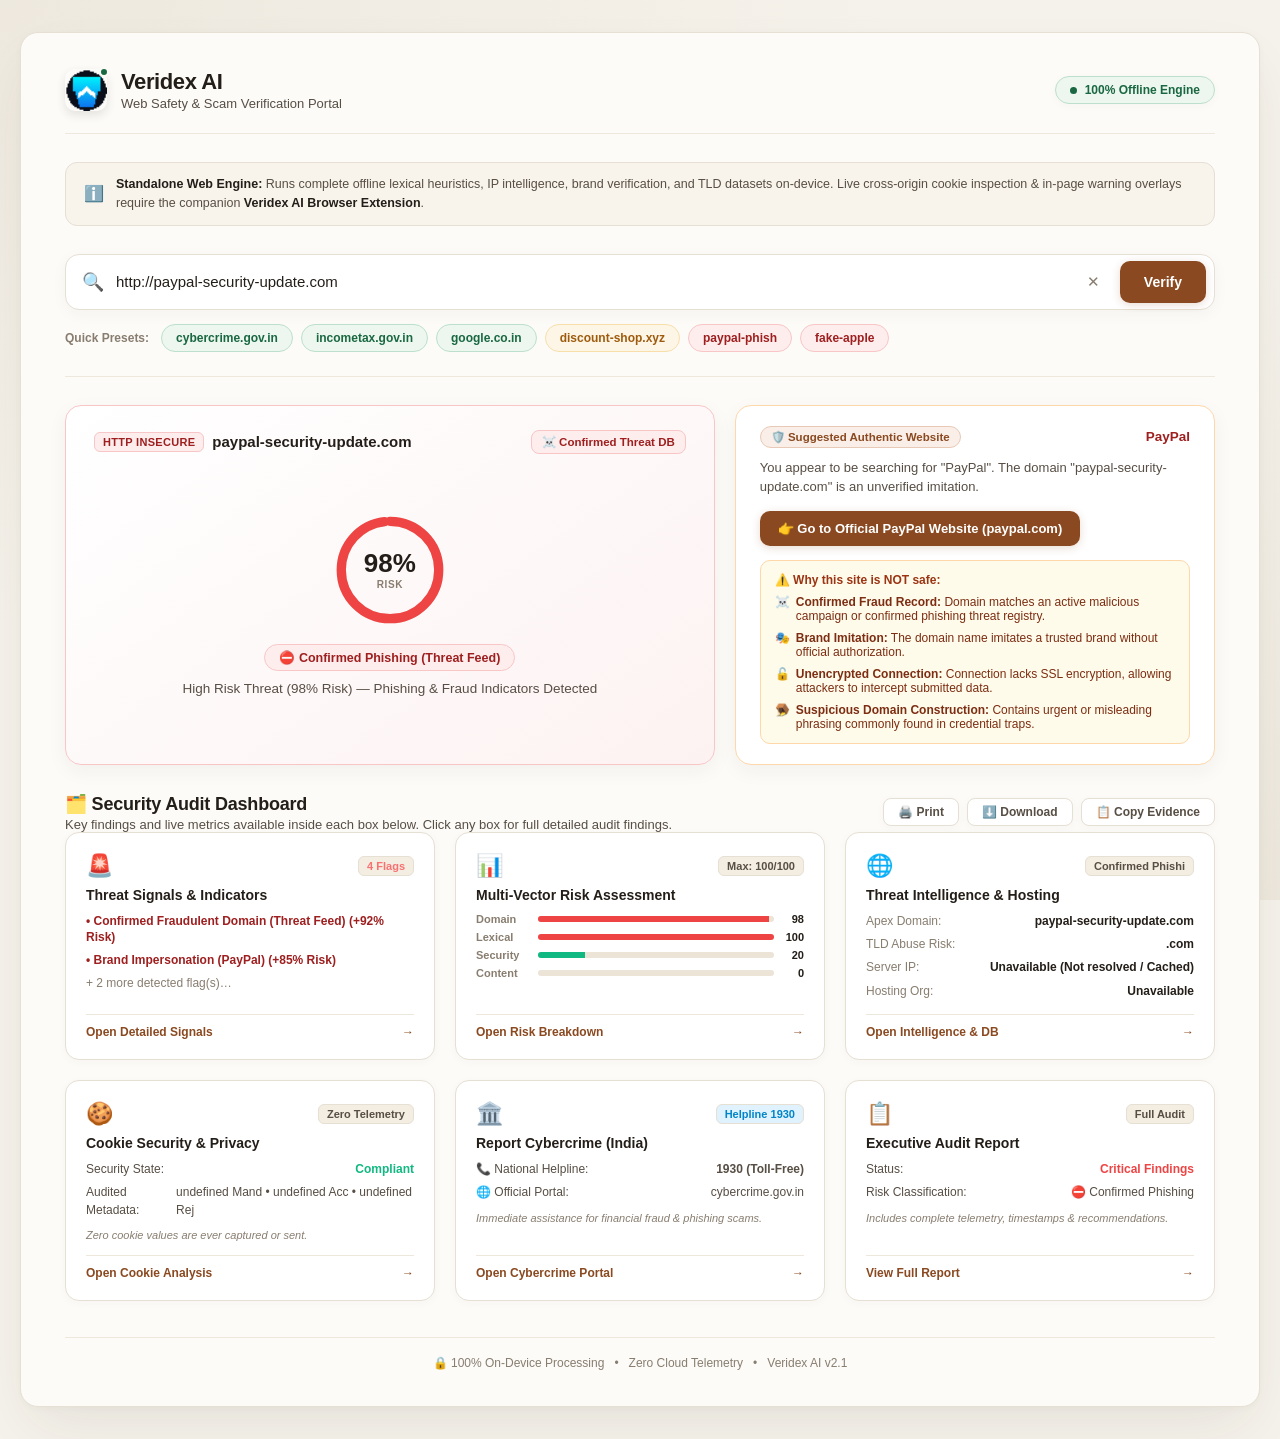
==== website/index.html @ 648262be "Initial commit: Add project files and .gitignore" ====
<!DOCTYPE html>
<html lang="en">
<head>
  <meta charset="UTF-8" />
  <meta name="viewport" content="width=device-width, initial-scale=1.0" />
  <title>Veridex AI – Web Safety & Scam Verification</title>
  <link rel="stylesheet" href="style.css" />
</head>
<body>
  <div class="veridex-app">
    <!-- Header -->
    <header class="app-header">
      <div class="brand-group">
        <div class="logo-box">
          <img src="../icons/icon32.png" alt="Veridex AI" class="logo-img" />
          <span class="live-dot" title="100% On-Device Protection Active"></span>
        </div>
        <div>
          <h1 class="brand-name">Veridex AI</h1>
          <p class="brand-tagline">Web Safety &amp; Scam Verification Portal</p>
        </div>
      </div>
      <div class="status-indicator-pill" id="header-status-pill">
        <span class="pulse-indicator"></span>
        <span id="protection-status-text">100% Offline Engine</span>
      </div>
    </header>

    <!-- Browser Context Limitation Disclosure -->
    <div class="browser-disclosure-banner">
      <span class="disclosure-icon">ℹ️</span>
      <div class="disclosure-text">
        <strong>Standalone Web Engine:</strong> Runs complete offline lexical heuristics, IP intelligence, brand verification, and TLD datasets on-device. Live cross-origin cookie inspection &amp; in-page warning overlays require the companion <strong>Veridex AI Browser Extension</strong>.
      </div>
    </div>

    <!-- Search / Verify Bar -->
    <section class="top-search-section">
      <div class="search-input-wrapper">
        <span class="search-icon">🔍</span>
        <input 
          type="text" 
          id="search-url-input" 
          placeholder="Enter or paste any website URL (e.g. paypal-security-update.com)..." 
          autocomplete="off" 
          spellcheck="false" 
        />
        <button id="btn-clear-search" class="btn-clear-input" title="Clear input" style="display:none;">✕</button>
        <button id="btn-verify-search" class="btn-verify-action">Verify</button>
      </div>

      <!-- Quick Test Sample Chips -->
      <div class="test-samples-bar">
        <span class="samples-label">Quick Presets:</span>
        <button class="test-chip verified" data-url="https://cybercrime.gov.in">cybercrime.gov.in</button>
        <button class="test-chip verified" data-url="https://incometax.gov.in">incometax.gov.in</button>
        <button class="test-chip verified" data-url="https://www.google.co.in">google.co.in</button>
        <button class="test-chip caution" data-url="https://discount-shop.xyz">discount-shop.xyz</button>
        <button class="test-chip danger" data-url="http://paypal-security-update.com">paypal-phish</button>
        <button class="test-chip danger" data-url="http://fake-apple-login.com">fake-apple</button>
      </div>
    </section>

    <!-- Results Top Layout Grid (Hero Score & Suggested Authentic Website) -->
    <div class="results-layout-grid" id="results-layout-grid">
      <!-- Top Score & Detection Result Card -->
      <section class="top-score-section" id="result-section" style="display:none;">
        <div class="hero-score-card neutral" id="hero-score-card">
          <div class="target-meta-row">
            <div class="protocol-host-group">
              <span class="protocol-badge" id="hero-protocol">HTTPS</span>
              <span class="target-hostname" id="hero-hostname" title="Inspected Host">Destination</span>
            </div>
            <span class="db-status-tag" id="hero-db-tag">⚡ Multi-Vector Heuristics</span>
          </div>
          <div class="score-main-row">
            <div class="gauge-wrapper">
              <svg class="radial-gauge" viewBox="0 0 100 100">
                <circle class="gauge-bg" cx="50" cy="50" r="42"></circle>
                <circle class="gauge-bar" id="gauge-progress-bar" cx="50" cy="50" r="42" stroke-dasharray="264" stroke-dashoffset="264"></circle>
              </svg>
              <div class="gauge-text-overlay">
                <span class="gauge-pct" id="hero-score-value">0%</span>
                <span class="gauge-label">RISK</span>
              </div>
            </div>
            <div class="verdict-meta-block">
              <div class="verdict-badge-pill" id="hero-verdict-badge">Inspecting…</div>
              <p class="verdict-summary-text" id="hero-summary-text">Analyzing website security and reputation…</p>
            </div>
          </div>
        </div>
      </section>

      <!-- Suggested Official Website Card (when scam/phishing detected) -->
      <section id="website-suggested-card" class="suggested-card" style="display:none;">
        <div class="suggested-header">
          <span class="suggested-pill">🛡️ Suggested Authentic Website</span>
          <span class="suggested-brand" id="suggested-brand">Official Destination</span>
        </div>
        <div class="suggested-desc" id="suggested-desc">
          We detected this site is not safe. The legitimate official website is available below:
        </div>
        <a id="suggested-link-btn" class="suggested-btn" href="#" target="_blank" rel="noopener noreferrer">
          <span id="suggested-btn-label">👉 Go to Official Website Safely</span>
        </a>
        <div class="why-unsafe-box" id="why-unsafe-box">
          <div class="why-title">⚠️ Why this site is NOT safe:</div>
          <div class="why-list" id="why-unsafe-list"></div>
        </div>
      </section>
    </div>

    <!-- Main Dashboard: Information Available Directly Inside the Boxes -->
    <section class="dashboard-section" id="dashboard-section" style="display:none;">
      <div class="dashboard-header-row">
        <div>
          <h2 class="dashboard-title">🗂️ Security Audit Dashboard</h2>
          <p class="dashboard-subtitle">Key findings and live metrics available inside each box below. Click any box for full detailed audit findings.</p>
        </div>
        <div class="quick-toolbar">
          <button id="btn-quick-print" class="toolbar-btn" title="Print security audit report">🖨️ Print</button>
          <button id="btn-quick-download" class="toolbar-btn" title="Download report file">⬇️ Download</button>
          <button id="btn-quick-copy" class="toolbar-btn" title="Copy evidence text">📋 Copy Evidence</button>
        </div>
      </div>

      <!-- Information Available Inside Every Box -->
      <div class="vx-dashboard-square-grid">
        <!-- Box 1: Threat Signals -->
        <div class="dashboard-square card-signals" data-section="signals" role="button" tabindex="0">
          <div class="box-top-row">
            <span class="box-icon">🚨</span>
            <span class="box-badge" id="box-signals-badge">0 Flags</span>
          </div>
          <div class="box-title">Threat Signals &amp; Indicators</div>
          <div class="box-body" id="box-signals-preview">
            <div class="box-preview-item clean">✓ All heuristics clean</div>
          </div>
          <div class="box-footer">Open Detailed Signals <span>→</span></div>
        </div>

        <!-- Box 2: Multi-Factor Risk Breakdown -->
        <div class="dashboard-square card-breakdown" data-section="breakdown" role="button" tabindex="0">
          <div class="box-top-row">
            <span class="box-icon">📊</span>
            <span class="box-badge" id="box-breakdown-badge">4 Vectors</span>
          </div>
          <div class="box-title">Multi-Vector Risk Assessment</div>
          <div class="box-body" id="box-breakdown-preview">
            <div class="mini-bar-row">
              <span class="mini-label">Domain</span>
              <div class="mini-track"><div class="mini-fill" id="mini-bar-domain" style="width:0%"></div></div>
              <span class="mini-val" id="mini-val-domain">0</span>
            </div>
            <div class="mini-bar-row">
              <span class="mini-label">Lexical</span>
              <div class="mini-track"><div class="mini-fill" id="mini-bar-lexical" style="width:0%"></div></div>
              <span class="mini-val" id="mini-val-lexical">0</span>
            </div>
            <div class="mini-bar-row">
              <span class="mini-label">Security</span>
              <div class="mini-track"><div class="mini-fill" id="mini-bar-security" style="width:0%"></div></div>
              <span class="mini-val" id="mini-val-security">0</span>
            </div>
            <div class="mini-bar-row">
              <span class="mini-label">Content</span>
              <div class="mini-track"><div class="mini-fill" id="mini-bar-content" style="width:0%"></div></div>
              <span class="mini-val" id="mini-val-content">0</span>
            </div>
          </div>
          <div class="box-footer">Open Risk Breakdown <span>→</span></div>
        </div>

        <!-- Box 3: Threat Intelligence & Hosting -->
        <div class="dashboard-square card-intel" data-section="intel" role="button" tabindex="0">
          <div class="box-top-row">
            <span class="box-icon">🌐</span>
            <span class="box-badge" id="box-intel-badge">DB Match</span>
          </div>
          <div class="box-title">Threat Intelligence &amp; Hosting</div>
          <div class="box-body" id="box-intel-preview">
            <div class="intel-stat-row">
              <span class="stat-name">Apex Domain:</span>
              <span class="stat-val" id="box-intel-apex">-</span>
            </div>
            <div class="intel-stat-row">
              <span class="stat-name">TLD Abuse Risk:</span>
              <span class="stat-val" id="box-intel-tld">-</span>
            </div>
            <div class="intel-stat-row">
              <span class="stat-name">Server IP:</span>
              <span class="stat-val" id="box-intel-ip">Unavailable</span>
            </div>
            <div class="intel-stat-row">
              <span class="stat-name">Hosting Org:</span>
              <span class="stat-val" id="box-intel-org">Unavailable</span>
            </div>
          </div>
          <div class="box-footer">Open Intelligence &amp; DB <span>→</span></div>
        </div>

        <!-- Box 4: Cookie Security Analysis -->
        <div class="dashboard-square card-cookies" data-section="cookies" role="button" tabindex="0">
          <div class="box-top-row">
            <span class="box-icon">🍪</span>
            <span class="box-badge" id="box-cookies-badge">Zero Telemetry</span>
          </div>
          <div class="box-title">Cookie Security &amp; Privacy</div>
          <div class="box-body" id="box-cookies-preview">
            <div class="cookie-stat-row">
              <span>Security State:</span>
              <strong id="box-cookies-status" style="color:var(--safe)">Compliant</strong>
            </div>
            <div class="cookie-stat-row">
              <span>Audited Metadata:</span>
              <span id="box-cookies-counts">0 Mand • 0 Acc • 0 Rej</span>
            </div>
            <div class="cookie-stat-note">Zero cookie values are ever captured or sent.</div>
          </div>
          <div class="box-footer">Open Cookie Analysis <span>→</span></div>
        </div>

        <!-- Box 5: Government Cybercrime Helpline (1930) -->
        <div class="dashboard-square card-cybercrime" data-section="cybercrime" role="button" tabindex="0">
          <div class="box-top-row">
            <span class="box-icon">🏛️</span>
            <span class="box-badge" style="background:#e0f2fe; color:#0284c7">Helpline 1930</span>
          </div>
          <div class="box-title">Report Cybercrime (India)</div>
          <div class="box-body" id="box-cyber-preview">
            <div class="cyber-highlight-row">
              <span>📞 National Helpline:</span>
              <strong>1930 (Toll-Free)</strong>
            </div>
            <div class="cyber-highlight-row">
              <span>🌐 Official Portal:</span>
              <span>cybercrime.gov.in</span>
            </div>
            <div class="cyber-stat-note">Immediate assistance for financial fraud &amp; phishing scams.</div>
          </div>
          <div class="box-footer">Open Cybercrime Portal <span>→</span></div>
        </div>

        <!-- Box 6: Full Security Audit Report -->
        <div class="dashboard-square card-report" data-section="report" role="button" tabindex="0">
          <div class="box-top-row">
            <span class="box-icon">📋</span>
            <span class="box-badge" id="box-report-badge">Full Audit</span>
          </div>
          <div class="box-title">Executive Audit Report</div>
          <div class="box-body" id="box-report-preview">
            <div class="report-stat-row">
              <span>Status:</span>
              <strong id="box-report-verdict">Ready to Export</strong>
            </div>
            <div class="report-stat-row">
              <span>Risk Classification:</span>
              <span id="box-report-grade">Heuristic Grade</span>
            </div>
            <div class="report-stat-note">Includes complete telemetry, timestamps &amp; recommendations.</div>
          </div>
          <div class="box-footer">View Full Report <span>→</span></div>
        </div>
      </div>
    </section>

    <!-- Sub-Section Detail Views (Opened when clicking a box) -->
    
    <!-- Detail Section 1: Signals -->
    <section class="sub-section" id="section-signals" style="display:none;">
      <div class="section-nav-banner">
        <span class="nav-crumb">Dashboard / <strong>Threat Signals &amp; Heuristics</strong></span>
        <button class="return-dashboard btn-return-top">← Back to Dashboard</button>
      </div>
      <div class="detail-header-card">
        <h2>🚨 Detected Security Indicators</h2>
        <span class="section-badge" id="signals-detail-badge">0 Flags</span>
      </div>
      <div class="signals-list-box" id="signals-content"></div>
      <div class="section-footer-action">
        <button class="return-dashboard">← Return to Dashboard</button>
      </div>
    </section>

    <!-- Detail Section 2: Breakdown -->
    <section class="sub-section" id="section-breakdown" style="display:none;">
      <div class="section-nav-banner">
        <span class="nav-crumb">Dashboard / <strong>Multi-Vector Risk Breakdown</strong></span>
        <button class="return-dashboard btn-return-top">← Back to Dashboard</button>
      </div>
      <div class="detail-header-card">
        <h2>📊 Multi-Category Risk Assessment</h2>
        <span class="section-badge">4 Security Vectors</span>
      </div>
      <p class="section-intro">Risk is computed across 4 core vectors in real-time:</p>
      <div class="category-bars-list" id="breakdown-content">
        <div class="cat-bar-item">
          <div class="cat-bar-header">
            <span class="cat-title">🌐 Domain Authority &amp; TLD Risk</span>
            <span class="cat-val" id="cat-val-domain">0/100</span>
          </div>
          <div class="progress-track"><div class="progress-fill" id="cat-bar-domain" style="width:0%"></div></div>
        </div>
        <div class="cat-bar-item">
          <div class="cat-bar-header">
            <span class="cat-title">🔤 Lexical &amp; Brand Spoofing</span>
            <span class="cat-val" id="cat-val-lexical">0/100</span>
          </div>
          <div class="progress-track"><div class="progress-fill" id="cat-bar-lexical" style="width:0%"></div></div>
        </div>
        <div class="cat-bar-item">
          <div class="cat-bar-header">
            <span class="cat-title">🔒 Connection &amp; SSL Security</span>
            <span class="cat-val" id="cat-val-security">0/100</span>
          </div>
          <div class="progress-track"><div class="progress-fill" id="cat-bar-security" style="width:0%"></div></div>
        </div>
        <div class="cat-bar-item">
          <div class="cat-bar-header">
            <span class="cat-title">🛡️ Page Forms &amp; Input Safety</span>
            <span class="cat-val" id="cat-val-content">0/100</span>
          </div>
          <div class="progress-track"><div class="progress-fill" id="cat-bar-content" style="width:0%"></div></div>
        </div>
      </div>
      <div class="risk-scale-legend">
        <span class="legend-chip safe">0-5% Safe</span>
        <span class="legend-chip neutral">6-20% Low</span>
        <span class="legend-chip caution">21-34% Caution</span>
        <span class="legend-chip warning">35-59% Suspicious</span>
        <span class="legend-chip danger">60-98% Threat</span>
      </div>
      <div class="section-footer-action">
        <button class="return-dashboard">← Return to Dashboard</button>
      </div>
    </section>

    <!-- Detail Section 3: Intelligence & DB -->
    <section class="sub-section" id="section-intel" style="display:none;">
      <div class="section-nav-banner">
        <span class="nav-crumb">Dashboard / <strong>Threat Intelligence &amp; Hosting</strong></span>
        <button class="return-dashboard btn-return-top">← Back to Dashboard</button>
      </div>
      <div class="detail-header-card">
        <h2>🌐 Threat Intelligence &amp; Verification</h2>
      </div>
      <div class="intel-cards-grid">
        <div class="intel-card">
          <span class="intel-label">Database Match</span>
          <span class="intel-value" id="intel-db-match">Heuristic Evaluation</span>
        </div>
        <div class="intel-card">
          <span class="intel-label">Apex Domain</span>
          <span class="intel-value" id="intel-apex">-</span>
        </div>
        <div class="intel-card">
          <span class="intel-label">TLD Abuse Risk</span>
          <span class="intel-value" id="intel-tld">-</span>
        </div>
        <div class="intel-card">
          <span class="intel-label">Homoglyph / Punycode</span>
          <span class="intel-value" id="intel-homoglyph">Clean</span>
        </div>
      </div>

      <!-- IP Intelligence & Hosting Analysis -->
      <div class="live-probe-card" style="margin-top:12px;">
        <div class="probe-title">🛰️ Offline IP Intelligence &amp; Hosting Risk</div>
        <div class="intel-cards-grid" style="margin-top:8px;">
          <div class="intel-card">
            <span class="intel-label">Resolved Server IP</span>
            <span class="intel-value" id="intel-ip-addr">Unavailable</span>
          </div>
          <div class="intel-card">
            <span class="intel-label">Hosting Provider / Org</span>
            <span class="intel-value" id="intel-ip-org">Unavailable</span>
          </div>
          <div class="intel-card">
            <span class="intel-label">ASN</span>
            <span class="intel-value" id="intel-ip-asn">Unavailable</span>
          </div>
          <div class="intel-card">
            <span class="intel-label">Country / Geo</span>
            <span class="intel-value" id="intel-ip-geo">Unavailable</span>
          </div>
        </div>
        <div id="intel-ip-threat-status" class="probe-pill" style="margin-top:8px; display:block; text-align:center;">
          Offline IP analysis: Ready
        </div>
      </div>

      <div class="full-url-display" style="margin-top:12px;">
        <span class="url-label">Inspected URL:</span>
        <span class="url-text" id="intel-full-url">-</span>
      </div>
      <div class="section-footer-action">
        <button class="return-dashboard">← Return to Dashboard</button>
      </div>
    </section>

    <!-- Detail Section 4: Cookies -->
    <section class="sub-section" id="section-cookies" style="display:none;">
      <div class="section-nav-banner">
        <span class="nav-crumb">Dashboard / <strong>Cookie Security &amp; Privacy</strong></span>
        <button class="return-dashboard btn-return-top">← Back to Dashboard</button>
      </div>
      <div class="detail-header-card">
        <h2>🍪 Cookie Security &amp; Privacy Analysis</h2>
        <span class="section-badge" id="cookies-detail-badge">Zero Telemetry</span>
      </div>
      <div class="privacy-notice-box">
        <strong>🔒 Zero-Telemetry Privacy Guarantee:</strong>
        Actual cookie values are <strong>never displayed, stored, or transmitted</strong>. Analysis evaluates metadata only (Secure, HttpOnly, SameSite, domain, and expiry).
      </div>
      <div class="browser-limitation-box">
        <strong>ℹ️ Browser Sandbox Notice:</strong>
        In standalone website mode, cross-domain cookie inspection is restricted by browser security policies. For active live cookie tracking on any web page you visit, install the <strong>Veridex AI Browser Extension</strong>. Below is an offline metadata simulation audit:
      </div>
      <div class="cookie-stats-grid">
        <div class="cookie-stat-card">
          <div class="cstat-title">Mandatory Cookies</div>
          <div class="cstat-val" id="cookie-stat-mandatory">0</div>
          <div class="cstat-sub">Strictly Necessary</div>
        </div>
        <div class="cookie-stat-card">
          <div class="cstat-title">Accepted Cookies</div>
          <div class="cstat-val" id="cookie-stat-accepted">0</div>
          <div class="cstat-sub">Functional / Permitted</div>
        </div>
        <div class="cookie-stat-card">
          <div class="cstat-title">Rejected Cookies</div>
          <div class="cstat-val" id="cookie-stat-rejected" style="color:var(--danger)">0</div>
          <div class="cstat-sub">Non-Compliant / Trackers</div>
        </div>
      </div>
      <div id="cookies-content" style="margin-top:12px;"></div>
      <div class="section-footer-action">
        <button class="return-dashboard">← Return to Dashboard</button>
      </div>
    </section>

    <!-- Detail Section 5: Cybercrime -->
    <section class="sub-section" id="section-cybercrime" style="display:none;">
      <div class="section-nav-banner">
        <span class="nav-crumb">Dashboard / <strong>Report Cybercrime (India)</strong></span>
        <button class="return-dashboard btn-return-top">← Back to Dashboard</button>
      </div>
      <div class="detail-header-card">
        <h2>🏛️ Report Cybercrime (Government of India)</h2>
        <span class="section-badge" style="background:#e0f2fe; color:#0369a1;">National Portal</span>
      </div>
      <div class="cyber-hero-banner">
        <span class="cyber-flag">🇮🇳</span>
        <div>
          <div class="cyber-portal-title">National Cyber Crime Reporting Portal</div>
          <div class="cyber-portal-sub">Ministry of Home Affairs, Government of India • Helpline 1930</div>
        </div>
      </div>
      <div class="cyber-action-buttons">
        <a href="https://cybercrime.gov.in/" target="_blank" rel="noopener noreferrer" class="cyber-link-btn portal">
          <span>🌐 Open cybercrime.gov.in</span>
          <span>↗</span>
        </a>
        <a href="tel:1930" class="cyber-link-btn phone">
          <span>📞 Call Toll-Free Helpline 1930 (Financial Frauds)</span>
          <span>📞</span>
        </a>
      </div>
      <button id="btn-copy-evidence-cyber" class="btn-copy-evidence">
        📋 Copy Inspected Site Evidence to Clipboard
      </button>
      <div class="cyber-disclaimer">
        ℹ️ Veridex AI operates 100% offline using curated datasets. It does not automatically report websites or transmit personal data. Please submit complaints directly through the official National Cyber Crime Reporting Portal.
      </div>
      <div class="section-footer-action">
        <button class="return-dashboard">← Return to Dashboard</button>
      </div>
    </section>

    <!-- Detail Section 6: Full Report -->
    <section class="sub-section" id="section-report" style="display:none;">
      <div class="section-nav-banner">
        <span class="nav-crumb">Dashboard / <strong>Full Security Audit Report</strong></span>
        <button class="return-dashboard btn-return-top">← Back to Dashboard</button>
      </div>
      <div class="detail-header-card">
        <h2>📋 Complete Security Audit Report</h2>
        <div class="report-top-actions">
          <button id="btn-print-report-view" class="action-btn">🖨️ Print</button>
          <button id="btn-download-report-view" class="action-btn">⬇️ Download</button>
          <button id="btn-copy-report-view" class="action-btn">📋 Copy</button>
        </div>
      </div>
      <div class="report-content-container" id="full-report-content"></div>
      <div class="section-footer-action">
        <button class="return-dashboard">← Return to Dashboard</button>
      </div>
    </section>

    <!-- App Footer -->
    <footer class="app-footer">
      <span>🔒 100% On-Device Processing</span>
      <span>•</span>
      <span>Zero Cloud Telemetry</span>
      <span>•</span>
      <span>Veridex AI v2.1</span>
    </footer>
  </div>

  <!-- Load engine files using standard browser scripts without modifying extension -->
  <script src="../engine/brand-database.js"></script>
  <script src="../engine/tld-risk.js"></script>
  <script src="../engine/ip-intelligence.js"></script>
  <script src="../engine/cookie-analyzer.js"></script>
  <script src="../engine/veridex-ml-model.js"></script>
  <script src="../engine/veridex-engine.js"></script>
  <script src="script.js"></script>
</body>
</html>
---- website/style.css ----
/* ==========================================================================
   Veridex AI Website - Modern Beige & Editorial Desktop Theme
   Spacious, De-congested, Warm Linen & Sandstone Aesthetics
   ========================================================================== */

:root {
  /* Warm Beige & Sandstone Canvas Palette */
  --bg-body: #f5f2eb;             /* Warm soft linen beige */
  --bg-app: #fcfbf8;              /* Warm ivory porcelain main container */
  --bg-card: #ffffff;             /* Crisp clean ivory card */
  --bg-card-subtle: #f8f5ee;      /* Subtle sand-tinted box */
  --bg-card-hover: #fbf7ee;       /* Warm cream hover state */
  --bg-card-elevated: #ffffff;

  /* Refined Taupe & Sandstone Borders */
  --border-main: #e6dfd3;         /* Balanced warm taupe border */
  --border-light: #eee7db;        /* Soft divider hairline */
  --border-hover: #cfc2ad;        /* Active hover sandstone */

  /* Deep Espresso & Warm Charcoal Typography */
  --text-main: #241e19;           /* Rich deep espresso */
  --text-secondary: #574e44;      /* Warm stone / deep taupe */
  --text-muted: #887d6f;          /* Muted sand taupe */

  /* Primary Brand Accent (Warm Cognac / Terracotta & Mineral Slate) */
  --brand-primary: #8a4920;
  --brand-primary-hover: #733c19;
  --brand-primary-bg: #faefe8;
  --brand-primary-border: #e8c9b6;

  --brand-blue: #234d74;
  --brand-blue-hover: #193856;
  --brand-blue-bg: #eaf1f7;

  /* Refined Editorial Semantic Status Colors (Warm, Non-Electric) */
  --safe: #196841;                /* Forest sage */
  --safe-bg: #edf6ef;
  --safe-border: #bce0cb;

  --neutral: #234d74;             /* Mineral slate */
  --neutral-bg: #eaf1f7;
  --neutral-border: #c4d9ec;

  --caution: #9e5b0e;             /* Amber honey */
  --caution-bg: #fdf6e7;
  --caution-border: #f8dfaa;

  --warning: #b44211;             /* Terracotta rust */
  --warning-bg: #fdf0e9;
  --warning-border: #f7cebe;

  --danger: #9e1f1f;              /* Deep crimson brick */
  --danger-bg: #fdeded;
  --danger-border: #f8c6c6;

  /* Shadows */
  --shadow-subtle: 0 2px 10px rgba(60, 48, 36, 0.03);
  --shadow-card: 0 6px 20px rgba(60, 48, 36, 0.05);
  --shadow-hover: 0 12px 30px rgba(60, 48, 36, 0.09);
}

* {
  margin: 0;
  padding: 0;
  box-sizing: border-box;
}

body {
  font-family: -apple-system, BlinkMacSystemFont, "Segoe UI", Roboto, "Inter", "Helvetica Neue", Arial, sans-serif;
  background-color: var(--bg-body);
  background-image: 
    radial-gradient(at 0% 0%, rgba(225, 215, 198, 0.35) 0px, transparent 50%),
    radial-gradient(at 100% 100%, rgba(215, 202, 180, 0.25) 0px, transparent 50%);
  background-attachment: fixed;
  color: var(--text-main);
  padding: 32px 20px;
  min-height: 100vh;
  display: flex;
  justify-content: center;
  align-items: flex-start;
  -webkit-font-smoothing: antialiased;
  -moz-osx-font-smoothing: grayscale;
}

/* ==========================================================================
   Main Application Container (Generous Desktop Width)
   ========================================================================== */
.veridex-app {
  width: 100%;
  max-width: 1240px;
  background: var(--bg-app);
  border: 1px solid var(--border-main);
  border-radius: 18px;
  box-shadow: 0 24px 60px -12px rgba(60, 48, 36, 0.09), 0 2px 6px rgba(60, 48, 36, 0.03);
  padding: 36px 44px;
  display: flex;
  flex-direction: column;
  gap: 28px;
  transition: all 0.25s ease;
}

/* Header */
.app-header {
  display: flex;
  justify-content: space-between;
  align-items: center;
  padding-bottom: 22px;
  border-bottom: 1px solid var(--border-light);
  flex-wrap: wrap;
  gap: 16px;
}

.brand-group {
  display: flex;
  align-items: center;
  gap: 14px;
}

.logo-box {
  position: relative;
  width: 42px;
  height: 42px;
  display: flex;
  align-items: center;
  justify-content: center;
}

.logo-img {
  width: 42px;
  height: 42px;
  border-radius: 10px;
  box-shadow: 0 4px 10px rgba(60, 48, 36, 0.12);
}

.live-dot {
  position: absolute;
  top: -2px;
  right: -2px;
  width: 10px;
  height: 10px;
  background: var(--safe);
  border: 2px solid var(--bg-app);
  border-radius: 50%;
}

.brand-name {
  font-size: 22px;
  font-weight: 800;
  letter-spacing: -0.4px;
  color: var(--text-main);
}

.brand-tagline {
  font-size: 13px;
  color: var(--text-secondary);
  font-weight: 400;
  margin-top: 1px;
}

.status-indicator-pill {
  display: flex;
  align-items: center;
  gap: 8px;
  background: var(--safe-bg);
  border: 1px solid var(--safe-border);
  padding: 6px 14px;
  border-radius: 30px;
  font-size: 12px;
  font-weight: 700;
  color: var(--safe);
  box-shadow: var(--shadow-subtle);
}

.pulse-indicator {
  width: 7px;
  height: 7px;
  border-radius: 50%;
  background: var(--safe);
  animation: pulse 2.2s infinite;
}

@keyframes pulse {
  0%, 100% { opacity: 1; transform: scale(1); }
  50% { opacity: 0.35; transform: scale(0.85); }
}

/* Disclosure Banner */
.browser-disclosure-banner {
  display: flex;
  align-items: center;
  gap: 12px;
  background: #f8f4ec;
  border: 1px solid var(--border-main);
  border-radius: 12px;
  padding: 12px 18px;
  font-size: 12.5px;
  color: var(--text-secondary);
  line-height: 1.5;
}

.disclosure-icon {
  font-size: 16px;
  flex-shrink: 0;
}

.browser-disclosure-banner strong {
  color: var(--text-main);
  font-weight: 700;
}

/* ==========================================================================
   Hero Search & Verification Section
   ========================================================================== */
.top-search-section {
  display: flex;
  flex-direction: column;
  gap: 14px;
  padding-bottom: 24px;
  border-bottom: 1px solid var(--border-light);
}

.search-input-wrapper {
  display: flex;
  align-items: center;
  gap: 12px;
  background: var(--bg-card);
  border: 1.5px solid var(--border-main);
  border-radius: 14px;
  padding: 6px 8px 6px 16px;
  height: 56px;
  box-shadow: 0 4px 16px rgba(60, 48, 36, 0.04);
  transition: all 0.2s ease;
}

.search-input-wrapper:focus-within {
  border-color: var(--brand-primary);
  box-shadow: 0 0 0 4px rgba(138, 73, 32, 0.12), 0 4px 16px rgba(60, 48, 36, 0.06);
}

.search-icon {
  font-size: 18px;
  color: var(--text-muted);
}

#search-url-input {
  flex: 1;
  border: none;
  background: transparent;
  font-size: 15px;
  color: var(--text-main);
  outline: none;
  font-weight: 500;
}

#search-url-input::placeholder {
  color: var(--text-muted);
  font-weight: 400;
}

.btn-clear-input {
  background: transparent;
  border: none;
  color: var(--text-muted);
  cursor: pointer;
  font-size: 15px;
  padding: 4px 8px;
  border-radius: 50%;
  transition: color 0.15s;
}

.btn-clear-input:hover {
  color: var(--text-main);
}

.btn-verify-action {
  background: var(--brand-primary);
  color: #ffffff;
  border: none;
  border-radius: 10px;
  padding: 0 24px;
  height: 42px;
  font-weight: 700;
  font-size: 14px;
  cursor: pointer;
  transition: all 0.2s ease;
  box-shadow: 0 2px 8px rgba(138, 73, 32, 0.2);
}

.btn-verify-action:hover {
  background: var(--brand-primary-hover);
  transform: translateY(-1px);
  box-shadow: 0 4px 12px rgba(138, 73, 32, 0.3);
}

.btn-verify-action:disabled {
  opacity: 0.6;
  cursor: not-allowed;
  transform: none;
}

/* Quick Test Presets */
.test-samples-bar {
  display: flex;
  flex-wrap: wrap;
  align-items: center;
  gap: 8px;
}

.samples-label {
  font-size: 12px;
  color: var(--text-muted);
  font-weight: 600;
  margin-right: 4px;
}

.test-chip {
  background: #f4ede1;
  border: 1px solid var(--border-main);
  border-radius: 30px;
  padding: 6px 14px;
  font-size: 12px;
  font-weight: 600;
  color: var(--text-secondary);
  cursor: pointer;
  transition: all 0.15s ease;
}

.test-chip:hover {
  background: #ede3d3;
  color: var(--text-main);
  border-color: var(--border-hover);
  transform: translateY(-1px);
}

.test-chip.verified {
  border-color: var(--safe-border);
  background: var(--safe-bg);
  color: var(--safe);
}

.test-chip.caution {
  border-color: var(--caution-border);
  background: var(--caution-bg);
  color: var(--caution);
}

.test-chip.danger {
  border-color: var(--danger-border);
  background: var(--danger-bg);
  color: var(--danger);
}

/* ==========================================================================
   Results Layout Grid (Hero Score & Suggested Authentic Website)
   Desktop 2-Column or Wide Balanced Row
   ========================================================================== */
.results-layout-grid {
  display: grid;
  grid-template-columns: 1fr;
  gap: 20px;
  width: 100%;
}

@media (min-width: 960px) {
  /* When suggested card is displayed along with score */
  .results-layout-grid:has(#website-suggested-card[style*="block"]) {
    grid-template-columns: 1.15fr 0.85fr;
    align-items: stretch;
  }
}

.top-score-section {
  width: 100%;
}

.hero-score-card {
  background: var(--bg-card);
  border: 1.5px solid var(--border-main);
  border-radius: 16px;
  padding: 24px 28px;
  box-shadow: var(--shadow-card);
  transition: border-color 0.3s ease;
  height: 100%;
  display: flex;
  flex-direction: column;
}

.hero-score-card.safe {
  border-color: var(--safe-border);
  background: linear-gradient(145deg, #ffffff 0%, #f4faf6 100%);
}

.hero-score-card.caution {
  border-color: var(--caution-border);
  background: linear-gradient(145deg, #ffffff 0%, #fef9ed 100%);
}

.hero-score-card.warning {
  border-color: var(--warning-border);
  background: linear-gradient(145deg, #ffffff 0%, #fef3ed 100%);
}

.hero-score-card.danger {
  border-color: var(--danger-border);
  background: linear-gradient(145deg, #ffffff 0%, #fdf2f2 100%);
}

.target-meta-row {
  display: flex;
  justify-content: space-between;
  align-items: center;
  margin-bottom: 18px;
  flex-wrap: wrap;
  gap: 10px;
}

.protocol-host-group {
  display: flex;
  align-items: center;
  gap: 8px;
}

.protocol-badge {
  background: var(--brand-blue-bg);
  border: 1px solid var(--neutral-border);
  color: var(--brand-blue);
  padding: 3px 8px;
  border-radius: 6px;
  font-size: 11px;
  font-weight: 800;
  letter-spacing: 0.3px;
}

.protocol-badge.insecure {
  background: var(--danger-bg);
  border-color: var(--danger-border);
  color: var(--danger);
}

.target-hostname {
  font-size: 15px;
  font-weight: 800;
  color: var(--text-main);
}

.db-status-tag {
  font-size: 11.5px;
  font-weight: 700;
  padding: 4px 10px;
  border-radius: 8px;
  background: #f4ede1;
  border: 1px solid var(--border-main);
  color: var(--text-secondary);
}

.db-status-tag.verified {
  background: var(--safe-bg);
  color: var(--safe);
  border-color: var(--safe-border);
}

.db-status-tag.scam {
  background: var(--danger-bg);
  color: var(--danger);
  border-color: var(--danger-border);
}

.score-main-row {
  flex: 1;
  display: flex;
  flex-direction: column;
  align-items: center;
  justify-content: center;
  text-align: center;
  gap: 16px;
  padding: 24px 16px;
  width: 100%;
}

.gauge-wrapper {
  position: relative;
  width: 116px;
  height: 116px;
  flex-shrink: 0;
  margin: 0 auto;
}

.radial-gauge {
  width: 100%;
  height: 100%;
  transform: rotate(-90deg);
}

.gauge-bg {
  fill: none;
  stroke: #ece4d7;
  stroke-width: 8;
}

.gauge-bar {
  fill: none;
  stroke: var(--brand-primary);
  stroke-width: 8;
  stroke-linecap: round;
  transition: stroke-dashoffset 0.8s ease, stroke 0.3s ease;
}

.gauge-text-overlay {
  position: absolute;
  top: 50%;
  left: 50%;
  transform: translate(-50%, -50%);
  text-align: center;
  display: flex;
  flex-direction: column;
  align-items: center;
  justify-content: center;
}

.gauge-pct {
  font-size: 26px;
  font-weight: 800;
  color: var(--text-main);
  line-height: 1;
}

.gauge-label {
  font-size: 10px;
  color: var(--text-muted);
  font-weight: 800;
  letter-spacing: 0.6px;
  margin-top: 3px;
}

.verdict-meta-block {
  display: flex;
  flex-direction: column;
  align-items: center;
  text-align: center;
  width: 100%;
}

.verdict-badge-pill {
  display: inline-flex;
  align-items: center;
  justify-content: center;
  padding: 5px 14px;
  border-radius: 999px;
  font-size: 12.5px;
  font-weight: 800;
  margin-bottom: 8px;
}

.verdict-badge-pill.safe {
  background: var(--safe-bg);
  color: var(--safe);
  border: 1px solid var(--safe-border);
}

.verdict-badge-pill.neutral {
  background: var(--neutral-bg);
  color: var(--neutral);
  border: 1px solid var(--neutral-border);
}

.verdict-badge-pill.caution {
  background: var(--caution-bg);
  color: var(--caution);
  border: 1px solid var(--caution-border);
}

.verdict-badge-pill.warning {
  background: var(--warning-bg);
  color: var(--warning);
  border: 1px solid var(--warning-border);
}

.verdict-badge-pill.danger {
  background: var(--danger-bg);
  color: var(--danger);
  border: 1px solid var(--danger-border);
}

.verdict-summary-text {
  font-size: 13.5px;
  color: var(--text-secondary);
  line-height: 1.55;
  text-align: center;
  max-width: 480px;
  margin: 0 auto;
}

/* ==========================================================================
   Suggested Authentic Website Card (Clean Beige Contrast)
   ========================================================================== */
.suggested-card {
  background: #ffffff;
  border: 1.5px solid #fed7aa;
  border-radius: 16px;
  padding: 20px 24px;
  box-shadow: var(--shadow-card);
  display: flex;
  flex-direction: column;
  justify-content: space-between;
}

.suggested-header {
  display: flex;
  justify-content: space-between;
  align-items: center;
  margin-bottom: 10px;
  flex-wrap: wrap;
  gap: 8px;
}

.suggested-pill {
  font-size: 11.5px;
  font-weight: 800;
  color: var(--brand-primary);
  background: var(--brand-primary-bg);
  border: 1px solid var(--brand-primary-border);
  padding: 3px 10px;
  border-radius: 20px;
}

.suggested-brand {
  font-size: 13.5px;
  font-weight: 800;
  color: var(--danger);
}

.suggested-desc {
  font-size: 13px;
  color: var(--text-secondary);
  line-height: 1.5;
  margin-bottom: 14px;
}

.suggested-btn {
  display: inline-flex;
  align-items: center;
  justify-content: center;
  padding: 10px 18px;
  background: var(--brand-primary);
  color: #ffffff;
  border-radius: 10px;
  text-decoration: none;
  font-weight: 700;
  font-size: 13px;
  margin-bottom: 14px;
  transition: all 0.2s ease;
  box-shadow: 0 2px 8px rgba(138, 73, 32, 0.2);
}

.suggested-btn:hover {
  background: var(--brand-primary-hover);
  transform: translateY(-1px);
  box-shadow: 0 4px 12px rgba(138, 73, 32, 0.3);
}

.why-unsafe-box {
  background: #fffbeb;
  border: 1px solid #fed7aa;
  border-radius: 10px;
  padding: 12px 14px;
}

.why-title {
  font-size: 12px;
  font-weight: 800;
  color: #9a3412;
  margin-bottom: 6px;
}

.why-list {
  display: flex;
  flex-direction: column;
  gap: 6px;
  font-size: 12px;
  color: #7c2d12;
}

/* ==========================================================================
   Dashboard Section & 3-Column Desktop Grid
   ========================================================================== */
.dashboard-section {
  display: flex;
  flex-direction: column;
  gap: 18px;
  width: 100%;
}

.dashboard-header-row {
  display: flex;
  justify-content: space-between;
  align-items: center;
  flex-wrap: wrap;
  gap: 12px;
}

.dashboard-title {
  font-size: 18px;
  font-weight: 800;
  color: var(--text-main);
  letter-spacing: -0.2px;
}

.dashboard-subtitle {
  font-size: 13px;
  color: var(--text-secondary);
  margin-top: 2px;
}

.quick-toolbar {
  display: flex;
  gap: 8px;
}

.toolbar-btn {
  background: #ffffff;
  border: 1px solid var(--border-main);
  color: var(--text-secondary);
  padding: 6px 14px;
  border-radius: 8px;
  font-size: 12px;
  font-weight: 700;
  cursor: pointer;
  transition: all 0.15s ease;
  box-shadow: var(--shadow-subtle);
}

.toolbar-btn:hover {
  background: #fbf8f2;
  border-color: var(--brand-primary);
  color: var(--brand-primary);
  transform: translateY(-1px);
}

/* 3-Column Desktop Grid (Fits Desktop Without Congestion) */
.vx-dashboard-square-grid {
  display: grid;
  grid-template-columns: repeat(3, 1fr);
  gap: 20px;
  width: 100%;
}

@media (max-width: 960px) {
  .vx-dashboard-square-grid {
    grid-template-columns: repeat(2, 1fr);
    gap: 16px;
  }
}

@media (max-width: 640px) {
  .vx-dashboard-square-grid {
    grid-template-columns: 1fr;
    gap: 14px;
  }
}

.dashboard-square {
  background: var(--bg-card);
  border: 1.5px solid var(--border-main);
  border-radius: 14px;
  padding: 20px;
  cursor: pointer;
  transition: all 0.22s cubic-bezier(0.16, 1, 0.3, 1);
  display: flex;
  flex-direction: column;
  justify-content: space-between;
  min-height: 185px;
  text-align: left;
  box-shadow: var(--shadow-subtle);
}

.dashboard-square:hover {
  background: var(--bg-card-hover);
  border-color: var(--brand-primary-border);
  transform: translateY(-3px);
  box-shadow: var(--shadow-hover);
}

.box-top-row {
  display: flex;
  justify-content: space-between;
  align-items: center;
  margin-bottom: 8px;
}

.box-icon {
  font-size: 22px;
}

.box-badge {
  font-size: 11px;
  font-weight: 700;
  padding: 3px 8px;
  border-radius: 6px;
  background: #f4ede1;
  color: var(--text-secondary);
  border: 1px solid var(--border-main);
}

.box-title {
  font-size: 14px;
  font-weight: 800;
  color: var(--text-main);
  margin-bottom: 10px;
}

.box-body {
  flex: 1;
  font-size: 12px;
  color: var(--text-secondary);
  display: flex;
  flex-direction: column;
  gap: 6px;
}

.box-footer {
  font-size: 12px;
  font-weight: 800;
  color: var(--brand-primary);
  margin-top: 14px;
  display: flex;
  justify-content: space-between;
  align-items: center;
  border-top: 1px solid var(--border-light);
  padding-top: 10px;
}

.dashboard-square:hover .box-footer {
  color: var(--brand-primary-hover);
}

.dashboard-square:hover .box-footer span {
  transform: translateX(4px);
  transition: transform 0.2s ease;
}

/* Interior Box Preview Components */
.box-preview-item {
  font-size: 12px;
  line-height: 1.4;
}

.box-preview-item.clean { color: var(--safe); font-weight: 600; }
.box-preview-item.threat { color: var(--danger); font-weight: 700; }
.box-preview-item.caution { color: var(--caution); font-weight: 600; }

.mini-bar-row {
  display: flex;
  align-items: center;
  gap: 8px;
  font-size: 11px;
}

.mini-label {
  width: 54px;
  color: var(--text-muted);
  font-weight: 600;
}

.mini-track {
  flex: 1;
  height: 6px;
  background: #ece4d7;
  border-radius: 3px;
  overflow: hidden;
}

.mini-fill {
  height: 100%;
  background: var(--brand-primary);
  transition: width 0.5s ease;
}

.mini-val {
  width: 22px;
  text-align: right;
  font-weight: 700;
  color: var(--text-main);
}

.intel-stat-row,
.cookie-stat-row,
.report-stat-row,
.cyber-highlight-row {
  display: flex;
  justify-content: space-between;
  font-size: 12px;
  line-height: 1.45;
}

.stat-name {
  color: var(--text-muted);
}

.stat-val {
  font-weight: 700;
  color: var(--text-main);
}

.cookie-stat-note,
.cyber-stat-note,
.report-stat-note {
  font-size: 11px;
  color: var(--text-muted);
  margin-top: 4px;
  font-style: italic;
}

/* ==========================================================================
   Sub-Section Detail Views (Wide, Spacious & Accessible)
   ========================================================================== */
.sub-section {
  background: var(--bg-card);
  border: 1.5px solid var(--border-main);
  border-radius: 16px;
  padding: 28px 32px;
  box-shadow: var(--shadow-card);
  animation: fadeIn 0.22s ease-out;
  display: flex;
  flex-direction: column;
  gap: 16px;
}

@keyframes fadeIn {
  from { opacity: 0; transform: translateY(6px); }
  to { opacity: 1; transform: translateY(0); }
}

.section-nav-banner {
  display: flex;
  justify-content: space-between;
  align-items: center;
  padding-bottom: 16px;
  border-bottom: 1px solid var(--border-light);
  flex-wrap: wrap;
  gap: 12px;
}

.nav-crumb {
  font-size: 13px;
  color: var(--text-muted);
}

.nav-crumb strong {
  color: var(--text-main);
  font-weight: 700;
}

.btn-return-top {
  background: #f4ede1 !important;
  border: 1px solid var(--border-main) !important;
  color: var(--text-main) !important;
  padding: 5px 12px !important;
  font-size: 11.5px !important;
  border-radius: 6px !important;
}

.btn-return-top:hover {
  background: var(--brand-primary) !important;
  color: #ffffff !important;
  border-color: var(--brand-primary) !important;
}

.detail-header-card {
  display: flex;
  justify-content: space-between;
  align-items: center;
  flex-wrap: wrap;
  gap: 10px;
}

.detail-header-card h2 {
  font-size: 17px;
  font-weight: 800;
  color: var(--text-main);
}

.section-badge {
  font-size: 11.5px;
  font-weight: 700;
  padding: 4px 10px;
  border-radius: 6px;
  background: #f4ede1;
  border: 1px solid var(--border-main);
  color: var(--text-secondary);
}

.section-intro {
  font-size: 13px;
  color: var(--text-secondary);
}

/* Detail Navigation Footer */
.section-footer-action {
  margin-top: 24px;
  padding-top: 18px;
  border-top: 1px solid var(--border-light);
  display: flex;
  justify-content: center;
}

.return-dashboard {
  background: #f4ede1;
  border: 1.5px solid var(--border-main);
  color: var(--text-main);
  padding: 10px 22px;
  border-radius: 10px;
  font-size: 13px;
  font-weight: 700;
  cursor: pointer;
  transition: all 0.2s ease;
  display: inline-flex;
  align-items: center;
  gap: 8px;
  box-shadow: var(--shadow-subtle);
}

.return-dashboard:hover {
  background: var(--brand-primary);
  border-color: var(--brand-primary);
  color: #ffffff;
  transform: translateY(-1px);
  box-shadow: 0 4px 14px rgba(138, 73, 32, 0.25);
}

/* Signals List */
.signals-list-box {
  display: flex;
  flex-direction: column;
  gap: 10px;
}

.signal-item {
  display: flex;
  align-items: flex-start;
  gap: 12px;
  padding: 14px 16px;
  border-radius: 10px;
  border: 1px solid var(--border-main);
  background: #ffffff;
  font-size: 13px;
}

.signal-item.clean {
  border-color: var(--safe-border);
  background: var(--safe-bg);
}

.signal-item.caution {
  border-color: var(--caution-border);
  background: var(--caution-bg);
}

.signal-item.threat {
  border-color: var(--danger-border);
  background: var(--danger-bg);
}

.sig-status-icon {
  font-size: 18px;
  line-height: 1;
}

.sig-name {
  font-weight: 800;
  color: var(--text-main);
  margin-bottom: 3px;
}

.sig-desc {
  font-size: 12.5px;
  color: var(--text-secondary);
  line-height: 1.45;
}

/* Risk Breakdown Grid */
.category-bars-list {
  display: flex;
  flex-direction: column;
  gap: 12px;
}

.cat-bar-item {
  background: #ffffff;
  border: 1px solid var(--border-main);
  border-radius: 10px;
  padding: 12px 16px;
}

.cat-bar-header {
  display: flex;
  justify-content: space-between;
  font-size: 13px;
  font-weight: 700;
  margin-bottom: 8px;
  color: var(--text-main);
}

.progress-track {
  height: 9px;
  background: #ece4d7;
  border-radius: 5px;
  overflow: hidden;
}

.progress-fill {
  height: 100%;
  transition: width 0.6s ease;
}

.risk-scale-legend {
  display: flex;
  flex-wrap: wrap;
  gap: 8px;
  margin-top: 10px;
}

.legend-chip {
  padding: 4px 10px;
  border-radius: 6px;
  font-size: 11.5px;
  font-weight: 700;
  border: 1px solid transparent;
}

.legend-chip.safe { background: var(--safe-bg); color: var(--safe); border-color: var(--safe-border); }
.legend-chip.neutral { background: var(--neutral-bg); color: var(--neutral); border-color: var(--neutral-border); }
.legend-chip.caution { background: var(--caution-bg); color: var(--caution); border-color: var(--caution-border); }
.legend-chip.warning { background: var(--warning-bg); color: var(--warning); border-color: var(--warning-border); }
.legend-chip.danger { background: var(--danger-bg); color: var(--danger); border-color: var(--danger-border); }

/* Intel & Hosting Cards Grid (Spacious 4-Column Desktop) */
.intel-cards-grid {
  display: grid;
  grid-template-columns: repeat(4, 1fr);
  gap: 12px;
}

@media (max-width: 860px) {
  .intel-cards-grid {
    grid-template-columns: repeat(2, 1fr);
  }
}

.intel-card {
  background: #ffffff;
  border: 1px solid var(--border-main);
  border-radius: 10px;
  padding: 12px 14px;
}

.intel-label {
  display: block;
  font-size: 11px;
  color: var(--text-muted);
  font-weight: 700;
  text-transform: uppercase;
  margin-bottom: 4px;
}

.intel-value {
  font-size: 14px;
  font-weight: 800;
  color: var(--text-main);
}

.live-probe-card {
  background: #ffffff;
  border: 1px solid var(--border-main);
  border-radius: 12px;
  padding: 16px;
}

.probe-title {
  font-size: 13.5px;
  font-weight: 800;
  color: var(--text-main);
  margin-bottom: 8px;
}

.probe-pill {
  padding: 8px 12px;
  border-radius: 8px;
  font-size: 12px;
  font-weight: 700;
  background: #f4ede1;
  color: var(--text-secondary);
  border: 1px solid var(--border-main);
}

.full-url-display {
  background: #ffffff;
  border: 1px solid var(--border-main);
  border-radius: 10px;
  padding: 10px 14px;
  font-size: 12.5px;
}

.url-label {
  color: var(--text-muted);
  margin-right: 8px;
  font-weight: 700;
}

.url-text {
  color: var(--brand-primary);
  font-weight: 600;
  word-break: break-all;
}

/* Cookies Section */
.privacy-notice-box {
  background: var(--safe-bg);
  border: 1px solid var(--safe-border);
  border-radius: 10px;
  padding: 12px 16px;
  font-size: 12.5px;
  color: #14532d;
  line-height: 1.5;
}

.browser-limitation-box {
  background: #fef7e6;
  border: 1px solid #f8dfaa;
  border-radius: 10px;
  padding: 12px 16px;
  font-size: 12.5px;
  color: #78350f;
  line-height: 1.5;
}

.cookie-stats-grid {
  display: grid;
  grid-template-columns: repeat(3, 1fr);
  gap: 12px;
}

@media (max-width: 600px) {
  .cookie-stats-grid {
    grid-template-columns: 1fr;
  }
}

.cookie-stat-card {
  background: #ffffff;
  border: 1px solid var(--border-main);
  border-radius: 10px;
  padding: 14px;
  text-align: center;
}

.cstat-title {
  font-size: 11px;
  color: var(--text-muted);
  font-weight: 700;
  text-transform: uppercase;
}

.cstat-val {
  font-size: 22px;
  font-weight: 800;
  color: var(--text-main);
  margin: 6px 0;
}

.cstat-sub {
  font-size: 11.5px;
  color: var(--text-secondary);
}

/* Cybercrime Section (India) */
.cyber-hero-banner {
  display: flex;
  align-items: center;
  gap: 16px;
  background: linear-gradient(135deg, #fefbf4 0%, #faede1 100%);
  border: 1.5px solid #fed7aa;
  border-radius: 12px;
  padding: 16px 20px;
}

.cyber-flag {
  font-size: 32px;
}

.cyber-portal-title {
  font-size: 15px;
  font-weight: 800;
  color: #9a3412;
}

.cyber-portal-sub {
  font-size: 12.5px;
  color: #7c2d12;
}

.cyber-action-buttons {
  display: grid;
  grid-template-columns: 1fr 1fr;
  gap: 12px;
}

@media (max-width: 680px) {
  .cyber-action-buttons {
    grid-template-columns: 1fr;
  }
}

.cyber-link-btn {
  display: flex;
  justify-content: space-between;
  align-items: center;
  padding: 12px 18px;
  border-radius: 10px;
  text-decoration: none;
  font-weight: 700;
  font-size: 13.5px;
  transition: all 0.2s ease;
  box-shadow: var(--shadow-subtle);
}

.cyber-link-btn.portal {
  background: var(--brand-primary);
  color: #ffffff;
}

.cyber-link-btn.phone {
  background: #1b633f;
  color: #ffffff;
}

.cyber-link-btn:hover {
  transform: translateY(-1px);
  box-shadow: 0 4px 12px rgba(60, 48, 36, 0.15);
  opacity: 0.95;
}

.btn-copy-evidence {
  width: 100%;
  padding: 12px 16px;
  font-size: 13px;
  font-weight: 700;
  background: #ffffff;
  color: var(--text-main);
  border: 1.5px solid var(--border-main);
  border-radius: 10px;
  cursor: pointer;
  transition: all 0.2s;
  box-shadow: var(--shadow-subtle);
}

.btn-copy-evidence:hover {
  background: #fbf8f2;
  border-color: var(--brand-primary);
  color: var(--brand-primary);
}

.cyber-disclaimer {
  font-size: 12px;
  color: var(--text-secondary);
  line-height: 1.5;
  background: #f8f4ec;
  border: 1px solid var(--border-main);
  border-radius: 8px;
  padding: 10px 14px;
}

/* Full Audit Report Section */
.report-top-actions {
  display: flex;
  gap: 8px;
}

.action-btn {
  background: #ffffff;
  border: 1px solid var(--border-main);
  color: var(--text-main);
  padding: 6px 14px;
  border-radius: 8px;
  font-size: 12px;
  font-weight: 700;
  cursor: pointer;
  transition: all 0.2s;
  box-shadow: var(--shadow-subtle);
}

.action-btn:hover {
  background: var(--brand-primary);
  border-color: var(--brand-primary);
  color: #ffffff;
}

.report-content-container {
  background: #fdfcf9;
  border: 1.5px solid var(--border-main);
  border-radius: 12px;
  padding: 18px 20px;
  font-family: ui-monospace, SFMono-Regular, Menlo, Monaco, Consolas, monospace;
  font-size: 12.5px;
  line-height: 1.6;
  color: #2b231c;
  max-height: 520px;
  overflow-y: auto;
  white-space: pre-wrap;
  word-break: break-all;
}

/* Footer */
.app-footer {
  margin-top: 8px;
  padding-top: 18px;
  border-top: 1px solid var(--border-light);
  display: flex;
  justify-content: center;
  align-items: center;
  gap: 10px;
  font-size: 12px;
  color: var(--text-muted);
}

/* Print Stylesheet */
@media print {
  body {
    background: #ffffff !important;
    color: #000000 !important;
    padding: 0 !important;
  }
  .veridex-app {
    max-width: 100% !important;
    border: none !important;
    box-shadow: none !important;
    padding: 0 !important;
  }
  .top-search-section,
  .quick-toolbar,
  .section-footer-action,
  .btn-return-top,
  .test-samples-bar,
  .browser-disclosure-banner,
  .app-footer,
  .suggested-btn,
  .cyber-action-buttons {
    display: none !important;
  }
  .dashboard-section,
  .sub-section,
  #result-section {
    display: block !important;
  }
  .dashboard-square {
    break-inside: avoid;
    border: 1px solid #ccc !important;
    color: #000 !important;
    background: #fff !important;
  }
  .report-content-container {
    max-height: none !important;
    overflow: visible !important;
    color: #000 !important;
    background: #fff !important;
    border: 1px solid #ccc !important;
  }
}
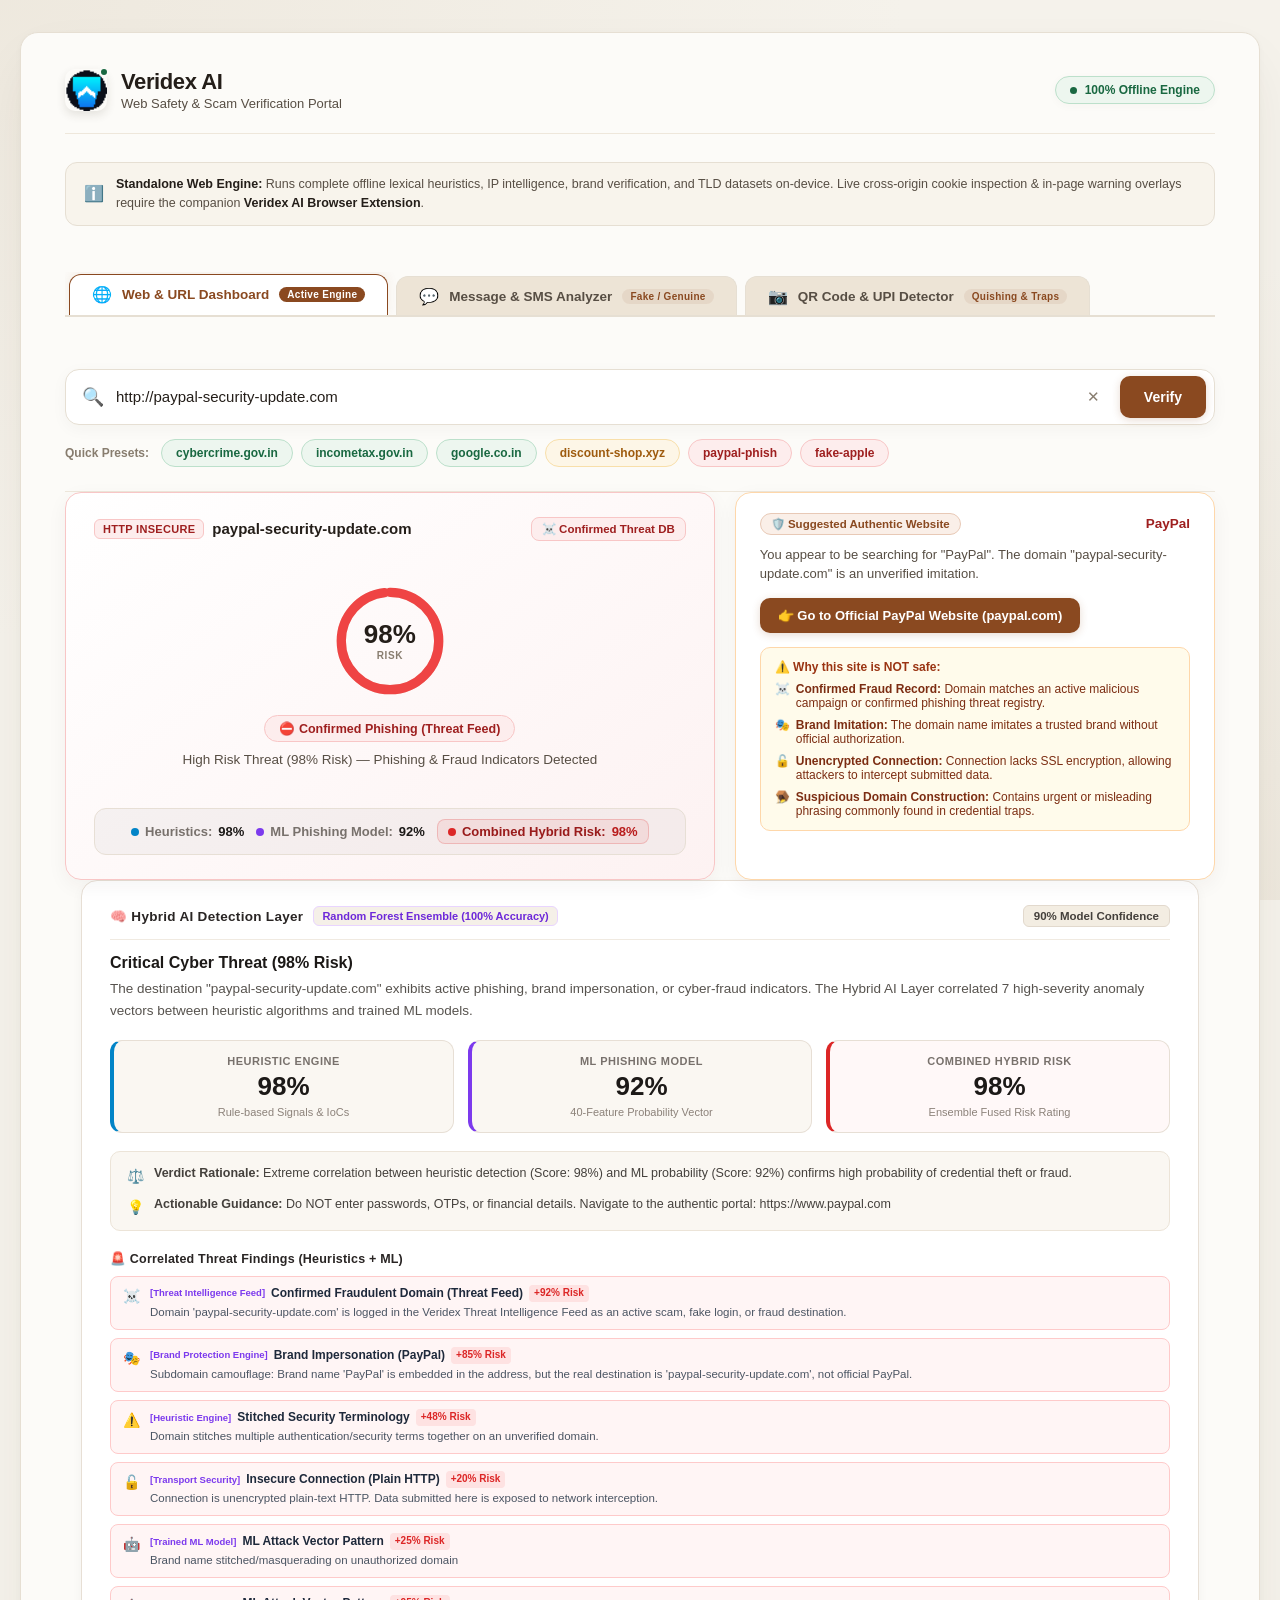
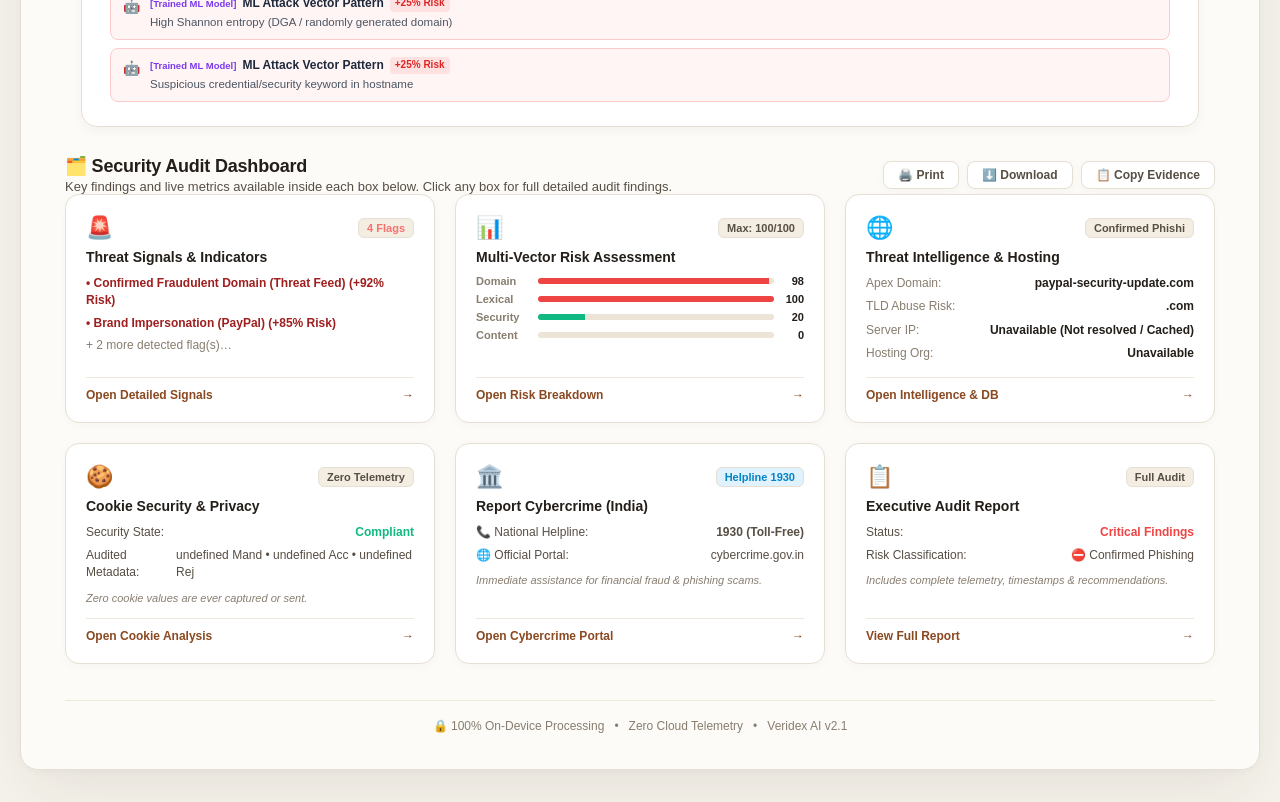
==== commit cc10aa51: "Updated Veridex AI features and ML model" ====
--- a/website/index.html
+++ b/website/index.html
@@ -34,6 +34,27 @@
       </div>
     </div>
 
+    <!-- GOOGLE-STYLE BROWSER NAVIGATION TABS -->
+    <nav class="portal-tabs-nav" id="portal-tabs-nav" role="tablist" aria-label="Veridex AI Protection Modules">
+      <button class="portal-tab-btn active" id="tab-btn-dashboard" role="tab" aria-selected="true" data-tab="tab-dashboard">
+        <span class="tab-icon">🌐</span>
+        <span class="tab-title">Web &amp; URL Dashboard</span>
+        <span class="tab-pill-badge">Active Engine</span>
+      </button>
+      <button class="portal-tab-btn" id="tab-btn-message" role="tab" aria-selected="false" data-tab="tab-message">
+        <span class="tab-icon">💬</span>
+        <span class="tab-title">Message &amp; SMS Analyzer</span>
+        <span class="tab-pill-badge">Fake / Genuine</span>
+      </button>
+      <button class="portal-tab-btn" id="tab-btn-qrcode" role="tab" aria-selected="false" data-tab="tab-qrcode">
+        <span class="tab-icon">📷</span>
+        <span class="tab-title">QR Code &amp; UPI Detector</span>
+        <span class="tab-pill-badge">Quishing &amp; Traps</span>
+      </button>
+    </nav>
+
+    <!-- TAB 1: WEBSITE & URL DASHBOARD (ALL EXISTING FEATURES UNTOUCHED) -->
+    <div class="tab-pane active" id="tab-dashboard" role="tabpanel" aria-labelledby="tab-btn-dashboard">
     <!-- Search / Verify Bar -->
     <section class="top-search-section">
       <div class="search-input-wrapper">
@@ -89,6 +110,25 @@
               <p class="verdict-summary-text" id="hero-summary-text">Analyzing website security and reputation…</p>
             </div>
           </div>
+
+          <!-- Hybrid AI Multi-Layer Detection Summary -->
+          <div class="hybrid-ai-bar" id="website-hybrid-bar">
+            <div class="hybrid-pill" title="Rule-based heuristic audit">
+              <span class="hybrid-pill-dot heur"></span>
+              <span class="hybrid-pill-label">Heuristics:</span>
+              <span class="hybrid-pill-val" id="web-heur-score">0%</span>
+            </div>
+            <div class="hybrid-pill" title="40-feature calibrated Random Forest model">
+              <span class="hybrid-pill-dot ml"></span>
+              <span class="hybrid-pill-label">ML Phishing Model:</span>
+              <span class="hybrid-pill-val" id="web-ml-score">0%</span>
+            </div>
+            <div class="hybrid-pill combined" title="Ensemble fused hybrid risk rating">
+              <span class="hybrid-pill-dot combined"></span>
+              <span class="hybrid-pill-label">Combined Hybrid Risk:</span>
+              <span class="hybrid-pill-val" id="web-combined-score">0%</span>
+            </div>
+          </div>
         </div>
       </section>
 
@@ -110,6 +150,71 @@
         </div>
       </section>
     </div>
+
+    <!-- GROUNDED HYBRID AI EXPLANATION & DETECTION SECTION -->
+    <section id="website-ai-explanation-card" class="ai-explanation-section" style="display:none;">
+      <div class="ai-card-inner">
+        <div class="ai-header-bar">
+          <div class="ai-header-left">
+            <span class="ai-badge-chip">🧠 Hybrid AI Detection Layer</span>
+            <span class="ai-model-spec-chip">Random Forest Ensemble (100% Accuracy)</span>
+          </div>
+          <div class="ai-confidence-pill" id="web-ai-confidence">99.8% Model Confidence</div>
+        </div>
+        
+        <div class="ai-headline-text" id="web-ai-headline">Synthesizing multi-layer detection telemetry...</div>
+        <p class="ai-summary-text" id="web-ai-summary"></p>
+        
+        <!-- Tri-Metric Comparison Bar -->
+        <div class="ai-tri-metric-row">
+          <div class="ai-metric-col heur">
+            <div class="ai-metric-label">Heuristic Engine</div>
+            <div class="ai-metric-score" id="web-card-heur-score">0%</div>
+            <div class="ai-metric-sub">Rule-based Signals &amp; IoCs</div>
+          </div>
+          <div class="ai-metric-col ml">
+            <div class="ai-metric-label">ML Phishing Model</div>
+            <div class="ai-metric-score" id="web-card-ml-score">0%</div>
+            <div class="ai-metric-sub">40-Feature Probability Vector</div>
+          </div>
+          <div class="ai-metric-col combined">
+            <div class="ai-metric-label">Combined Hybrid Risk</div>
+            <div class="ai-metric-score" id="web-card-combined-score">0%</div>
+            <div class="ai-metric-sub">Ensemble Fused Risk Rating</div>
+          </div>
+        </div>
+
+        <!-- Rationale & Actionable Advice -->
+        <div class="ai-rationale-row">
+          <div class="ai-rationale-item">
+            <span class="ai-rationale-icon">⚖️</span>
+            <div>
+              <strong>Verdict Rationale:</strong>
+              <span id="web-ai-rationale"></span>
+            </div>
+          </div>
+          <div class="ai-rationale-item">
+            <span class="ai-rationale-icon">💡</span>
+            <div>
+              <strong>Actionable Guidance:</strong>
+              <span id="web-ai-advice"></span>
+            </div>
+          </div>
+        </div>
+
+        <!-- Correlated Risk Drivers & Safety Factors Grid -->
+        <div class="ai-findings-two-col">
+          <div class="ai-findings-col" id="web-ai-drivers-box" style="display:none;">
+            <h4 class="ai-findings-title">🚨 Correlated Threat Findings (Heuristics + ML)</h4>
+            <div class="ai-findings-list" id="web-ai-drivers-list"></div>
+          </div>
+          <div class="ai-findings-col" id="web-ai-safety-box" style="display:none;">
+            <h4 class="ai-findings-title">🛡️ Safety &amp; Authenticity Indicators</h4>
+            <div class="ai-findings-list" id="web-ai-safety-list"></div>
+          </div>
+        </div>
+      </div>
+    </section>
 
     <!-- Main Dashboard: Information Available Directly Inside the Boxes -->
     <section class="dashboard-section" id="dashboard-section" style="display:none;">
@@ -497,6 +602,294 @@
         <button class="return-dashboard">← Return to Dashboard</button>
       </div>
     </section>
+    </div> <!-- END TAB 1: DASHBOARD -->
+
+    <!-- TAB 2: SMS, EMAIL & MESSAGE AUTHENTICITY ANALYZER -->
+    <div class="tab-pane" id="tab-message" role="tabpanel" aria-labelledby="tab-btn-message" style="display:none;">
+      <section class="module-intro-section">
+        <div class="module-badge-row">
+          <span class="module-chip">💬 SMS &amp; Text Defense</span>
+          <span class="module-spec-chip">100% On-Device Lexical &amp; Semantic Audit</span>
+        </div>
+        <h2 class="module-heading">Message Authenticity &amp; Scam Analyzer</h2>
+        <p class="module-subtext">
+          Inspect text messages, SMS alerts, WhatsApp forwards, or emails for Digital Arrest coercion, fake banking KYC suspensions, India Post smishing, electricity cutoff threats, and verify genuine transactional notifications.
+        </p>
+      </section>
+
+      <!-- Message Input Format Toggle: Text vs Screenshot -->
+      <div class="input-mode-toggle-bar">
+        <button type="button" class="input-mode-pill active" id="btn-msg-mode-text">
+          <span>✍️ Type or Paste Text</span>
+        </button>
+        <button type="button" class="input-mode-pill" id="btn-msg-mode-screenshot">
+          <span>📸 Upload Screenshot (SMS / WhatsApp / Notice)</span>
+        </button>
+      </div>
+
+      <!-- Screenshot Upload Section for Message Analyzer -->
+      <div class="msg-screenshot-card" id="msg-screenshot-card" style="display:none; margin-bottom: 20px;">
+        <div class="qr-dropzone-wrapper" id="msg-screenshot-dropzone">
+          <input type="file" id="msg-screenshot-file" accept="image/*" style="display:none;" />
+          <div class="dropzone-content" id="msg-dropzone-prompt">
+            <span class="dropzone-icon">📸</span>
+            <div class="dropzone-text">
+              <strong>Click to upload or drag &amp; drop SMS / WhatsApp / Notice screenshot here</strong>
+              <span>Supports PNG, JPG, WebP screenshots • Or paste image directly with Ctrl+V</span>
+            </div>
+            <button type="button" class="btn-browse-qr" id="btn-browse-msg-file">Browse Screenshot</button>
+          </div>
+          <div class="dropzone-preview" id="msg-dropzone-preview" style="display:none;">
+            <img id="msg-screenshot-preview-img" alt="Uploaded Screenshot" class="qr-preview-thumb" />
+            <div class="preview-meta">
+              <span class="preview-filename" id="msg-screenshot-filename">screenshot.png</span>
+              <button type="button" class="btn-remove-qr" id="btn-remove-msg-screenshot">Remove Screenshot</button>
+            </div>
+            <div class="ocr-status-pill" id="msg-ocr-status" style="margin-top: 8px;">
+              <span class="pulse-indicator"></span>
+              <span id="msg-ocr-status-text">Scanning &amp; extracting text on-device...</span>
+            </div>
+          </div>
+        </div>
+
+        <!-- Screenshot Quick Presets -->
+        <div class="test-samples-bar" style="margin-top: 14px;">
+          <span class="samples-label">Preset Screenshots:</span>
+          <button class="test-chip danger msg-shot-preset" data-shot="digital-arrest-shot">🚨 Digital Arrest Notice</button>
+          <button class="test-chip danger msg-shot-preset" data-shot="sbi-kyc-shot">🏦 SBI KYC Phishing SMS</button>
+          <button class="test-chip danger msg-shot-preset" data-shot="electricity-cut-shot">⚡ Power Cutoff Alert</button>
+          <button class="test-chip verified msg-shot-preset" data-shot="bank-debit-shot">✅ Bank Debit Alert</button>
+          <button class="test-chip verified msg-shot-preset" data-shot="google-otp-shot">✅ Google OTP Code</button>
+        </div>
+      </div>
+
+      <!-- Message Input Card -->
+      <section class="top-search-section message-input-section">
+        <div class="message-input-wrapper">
+          <textarea
+            id="message-text-input"
+            class="message-textarea"
+            rows="4"
+            placeholder="Paste or type any SMS, WhatsApp alert, email, or institutional notice here (e.g. CBI notice, electricity bill alert, KYC update SMS)..."
+            spellcheck="false"
+          ></textarea>
+          <div class="message-actions-bar">
+            <span class="char-count-text" id="message-char-count">0 characters</span>
+            <div class="btn-group-right">
+              <button id="btn-clear-message" class="btn-secondary-action" style="display:none;">Clear</button>
+              <button id="btn-verify-message" class="btn-verify-action">Verify Message</button>
+            </div>
+          </div>
+        </div>
+
+        <!-- Quick Test Message Sample Chips -->
+        <div class="test-samples-bar">
+          <span class="samples-label">Quick Presets:</span>
+          <button class="test-chip danger msg-preset" data-preset="digital-arrest">🚨 Digital Arrest (CBI/TRAI)</button>
+          <button class="test-chip danger msg-preset" data-preset="sbi-kyc">🏦 SBI KYC Phishing</button>
+          <button class="test-chip danger msg-preset" data-preset="india-post">📦 India Post Smishing</button>
+          <button class="test-chip danger msg-preset" data-preset="electricity-cut">⚡ Electricity Disconnection</button>
+          <button class="test-chip danger msg-preset" data-preset="upi-cashback">💸 UPI ₹4,999 Cashback</button>
+          <button class="test-chip verified msg-preset" data-preset="bank-debit">✅ Genuine Bank Debit</button>
+          <button class="test-chip verified msg-preset" data-preset="google-otp">✅ Genuine Google OTP</button>
+          <button class="test-chip verified msg-preset" data-preset="delivery-update">✅ Genuine Courier Update</button>
+        </div>
+      </section>
+
+      <!-- Message Result Layout -->
+      <div class="results-layout-grid" id="message-results-grid" style="display:none;">
+        <section class="top-score-section">
+          <div class="hero-score-card neutral" id="message-hero-card">
+            <div class="target-meta-row">
+              <div class="protocol-host-group">
+                <span class="protocol-badge" id="message-meta-badge">SMS / TEXT AUDIT</span>
+                <span class="target-hostname" id="message-meta-info">Analyzed Text Payload</span>
+              </div>
+              <span class="db-status-tag" id="message-db-tag">⚡ Threat Telemetry Active</span>
+            </div>
+
+            <div class="score-main-row">
+              <div class="gauge-wrapper">
+                <svg class="radial-gauge" viewBox="0 0 100 100">
+                  <circle class="gauge-bg" cx="50" cy="50" r="42"></circle>
+                  <circle class="gauge-bar" id="message-gauge-bar" cx="50" cy="50" r="42" stroke-dasharray="264" stroke-dashoffset="264"></circle>
+                </svg>
+                <div class="gauge-text-overlay">
+                  <span class="gauge-pct" id="message-score-value">0%</span>
+                  <span class="gauge-label">THREAT</span>
+                </div>
+              </div>
+              <div class="verdict-meta-block">
+                <div class="verdict-badge-pill" id="message-verdict-badge">Inspecting…</div>
+                <p class="verdict-summary-text" id="message-summary-text">Analyzing message authenticity and threat vectors…</p>
+              </div>
+            </div>
+
+            <!-- Message Tri-Metric Breakdown Bar -->
+            <div class="hybrid-ai-bar">
+              <div class="hybrid-pill" title="Manufactured urgency / intimidation markers">
+                <span class="hybrid-pill-dot heur"></span>
+                <span class="hybrid-pill-label">Urgency Coercion:</span>
+                <span class="hybrid-pill-val" id="msg-metric-urgency">0%</span>
+              </div>
+              <div class="hybrid-pill" title="Institutional / Law Enforcement Impersonation">
+                <span class="hybrid-pill-dot ml"></span>
+                <span class="hybrid-pill-label">Impersonation:</span>
+                <span class="hybrid-pill-val" id="msg-metric-impersonation">0%</span>
+              </div>
+              <div class="hybrid-pill combined" title="Phishing Link / Credential Harvesting Risk">
+                <span class="hybrid-pill-dot combined"></span>
+                <span class="hybrid-pill-label">Embedded Link Risk:</span>
+                <span class="hybrid-pill-val" id="msg-metric-links">0%</span>
+              </div>
+            </div>
+          </div>
+        </section>
+
+        <!-- Message Grounded Explanation Card -->
+        <section class="ai-explanation-section" id="message-ai-explanation-section">
+          <div class="ai-card-inner">
+            <div class="ai-header-bar">
+              <div class="ai-header-left">
+                <span class="ai-badge-chip">🧠 Grounded Threat Explanation</span>
+                <span class="ai-model-spec-chip">Indian Cybercrime Typology Engine</span>
+              </div>
+              <div class="ai-confidence-pill" id="message-confidence-pill">100% Offline Analysis</div>
+            </div>
+            <div class="ai-headline-text" id="message-explanation-headline">Assessment Overview</div>
+            <p class="ai-summary-text" id="message-explanation-body"></p>
+            <div class="why-unsafe-box" id="message-ioc-box" style="display:none;">
+              <div class="why-title">⚠️ Detected Indicators of Compromise:</div>
+              <div class="why-list" id="message-ioc-list"></div>
+            </div>
+          </div>
+        </section>
+      </div>
+    </div>
+
+    <!-- TAB 3: QR CODE & UPI QUISHING DETECTOR -->
+    <div class="tab-pane" id="tab-qrcode" role="tabpanel" aria-labelledby="tab-btn-qrcode" style="display:none;">
+      <section class="module-intro-section">
+        <div class="module-badge-row">
+          <span class="module-chip">📷 QR &amp; Payment Defense</span>
+          <span class="module-spec-chip">Reverse UPI Fraud &amp; Quishing Shield</span>
+        </div>
+        <h2 class="module-heading">QR Code &amp; UPI Scam Detector</h2>
+        <p class="module-subtext">
+          Inspect QR codes before scanning with PhonePe, Google Pay, or Paytm. Detect deceptive Reverse UPI "Scan to Receive" debit traps, embedded Quishing phishing URLs, and unauthorized merchant masquerading.
+        </p>
+      </section>
+
+      <!-- QR Upload & Payload Section -->
+      <section class="top-search-section qr-input-section">
+        <div class="qr-dropzone-wrapper" id="qr-dropzone">
+          <input type="file" id="qr-file-input" accept="image/*" style="display:none;" />
+          <div class="dropzone-content" id="dropzone-prompt">
+            <span class="dropzone-icon">📷</span>
+            <div class="dropzone-text">
+              <strong>Click to upload or drag &amp; drop any QR code image here</strong>
+              <span>Supports PNG, JPG, WebP screenshots or scan images • Or paste from clipboard (Ctrl+V)</span>
+            </div>
+            <button type="button" class="btn-browse-qr" id="btn-browse-file">Browse Image</button>
+          </div>
+          <div class="dropzone-preview" id="dropzone-preview" style="display:none;">
+            <img id="qr-preview-img" alt="Uploaded QR Code" class="qr-preview-thumb" />
+            <div class="preview-meta">
+              <span class="preview-filename" id="qr-filename">qr_code.png</span>
+              <button type="button" class="btn-remove-qr" id="btn-remove-qr">Remove Image</button>
+            </div>
+          </div>
+        </div>
+
+        <!-- Manual QR Payload Input Option -->
+        <div class="manual-payload-row">
+          <span class="manual-label">Or paste raw QR URI / UPI payload:</span>
+          <div class="search-input-wrapper">
+            <span class="search-icon">⚡</span>
+            <input 
+              type="text" 
+              id="qr-raw-payload-input" 
+              placeholder="e.g. upi://pay?pa=scammer@oksbi&amp;pn=Refund&amp;am=5000 or https://..." 
+              autocomplete="off" 
+              spellcheck="false" 
+            />
+            <button id="btn-clear-qr-raw" class="btn-clear-input" style="display:none;">✕</button>
+            <button id="btn-verify-qr" class="btn-verify-action">Inspect QR</button>
+          </div>
+        </div>
+
+        <!-- Quick Test Presets for QR Code -->
+        <div class="test-samples-bar">
+          <span class="samples-label">Quick Presets:</span>
+          <button class="test-chip danger qr-preset" data-preset="upi-reverse-trap">🚨 Reverse UPI Trap (₹5,000 Debit)</button>
+          <button class="test-chip danger qr-preset" data-preset="quishing-paypal">🚨 Quishing Link (Fake PayPal QR)</button>
+          <button class="test-chip danger qr-preset" data-preset="fake-utility-bill">🚨 Fake Electricity Bill QR</button>
+          <button class="test-chip verified qr-preset" data-preset="irctc-merchant">✅ Genuine IRCTC Merchant QR</button>
+          <button class="test-chip verified qr-preset" data-preset="incometax-portal">✅ Genuine Gov Portal QR</button>
+          <button class="test-chip verified qr-preset" data-preset="wifi-qr">✅ Genuine Wi-Fi Network QR</button>
+        </div>
+      </section>
+
+      <!-- QR Results Layout Grid -->
+      <div class="results-layout-grid" id="qr-results-grid" style="display:none;">
+        <section class="top-score-section">
+          <div class="hero-score-card neutral" id="qr-hero-card">
+            <div class="target-meta-row">
+              <div class="protocol-host-group">
+                <span class="protocol-badge" id="qr-meta-badge">UPI PROTOCOL</span>
+                <span class="target-hostname" id="qr-meta-title">Decoded QR Intent</span>
+              </div>
+              <span class="db-status-tag" id="qr-db-tag">⚡ Fraud Detection Active</span>
+            </div>
+
+            <div class="score-main-row">
+              <div class="gauge-wrapper">
+                <svg class="radial-gauge" viewBox="0 0 100 100">
+                  <circle class="gauge-bg" cx="50" cy="50" r="42"></circle>
+                  <circle class="gauge-bar" id="qr-gauge-bar" cx="50" cy="50" r="42" stroke-dasharray="264" stroke-dashoffset="264"></circle>
+                </svg>
+                <div class="gauge-text-overlay">
+                  <span class="gauge-pct" id="qr-score-value">0%</span>
+                  <span class="gauge-label">THREAT</span>
+                </div>
+              </div>
+              <div class="verdict-meta-block">
+                <div class="verdict-badge-pill" id="qr-verdict-badge">Inspecting…</div>
+                <p class="verdict-summary-text" id="qr-summary-text">Analyzing QR intent and payment parameters…</p>
+              </div>
+            </div>
+
+            <!-- Decoded Intent Parameters Grid -->
+            <div class="qr-payload-inspector" id="qr-payload-inspector">
+              <div class="inspector-title">📋 Decoded Intent Parameters</div>
+              <div class="inspector-grid" id="qr-inspector-params"></div>
+            </div>
+          </div>
+        </section>
+
+        <!-- QR Grounded Explanation Card -->
+        <section class="ai-explanation-section" id="qr-ai-explanation-section">
+          <div class="ai-card-inner">
+            <div class="ai-header-bar">
+              <div class="ai-header-left">
+                <span class="ai-badge-chip">🧠 QR Threat Assessment</span>
+                <span class="ai-model-spec-chip">UPI Protocol &amp; Quishing Inspector</span>
+              </div>
+              <div class="ai-confidence-pill" id="qr-confidence-pill">100% Offline Engine</div>
+            </div>
+            <div class="ai-headline-text" id="qr-explanation-headline">Assessment Findings</div>
+            <p class="ai-summary-text" id="qr-explanation-body"></p>
+            <div class="why-unsafe-box" id="qr-warning-box">
+              <div class="why-title">🛡️ Critical UPI Security Rule:</div>
+              <div class="why-list">
+                <div class="why-item"><strong>Scanning a QR code NEVER credits money to your bank account.</strong> In NPCI/UPI protocol, scanning a QR code is exclusively used to make an outgoing DEBIT.</div>
+                <div class="why-item">Entering your UPI PIN always authorizes an immediate withdrawal from your account. Never enter your PIN to "receive" money.</div>
+              </div>
+            </div>
+          </div>
+        </section>
+      </div>
+    </div>
 
     <!-- App Footer -->
     <footer class="app-footer">
@@ -514,7 +907,12 @@
   <script src="../engine/ip-intelligence.js"></script>
   <script src="../engine/cookie-analyzer.js"></script>
   <script src="../engine/veridex-ml-model.js"></script>
+  <script src="../engine/ai-explanation.js"></script>
   <script src="../engine/veridex-engine.js"></script>
+  <script src="../engine/qr-decoder.js"></script>
+  <script src="../engine/tesseract.min.js"></script>
+  <script src="../engine/message-analyzer.js"></script>
+  <script src="../engine/qr-analyzer.js"></script>
   <script src="script.js"></script>
 </body>
 </html>
--- a/website/style.css
+++ b/website/style.css
@@ -1465,3 +1465,700 @@
     border: 1px solid #ccc !important;
   }
 }
+
+
+/* HYBRID AI MULTI-LAYER DETECTION BAR (BEIGE THEME) */
+.hybrid-ai-bar {
+  display: flex;
+  align-items: center;
+  justify-content: center;
+  flex-wrap: wrap;
+  gap: 12px;
+  background: rgba(41, 37, 36, 0.04);
+  border-radius: 12px;
+  padding: 10px 16px;
+  margin-top: 14px;
+  border: 1px solid #e7dfd5;
+}
+
+.hybrid-pill {
+  display: flex;
+  align-items: center;
+  gap: 6px;
+  font-size: 13px;
+  color: #57534e;
+}
+
+.hybrid-pill-dot {
+  width: 8px;
+  height: 8px;
+  border-radius: 50%;
+  display: inline-block;
+}
+
+.hybrid-pill-dot.heur {
+  background: #0284c7;
+}
+
+.hybrid-pill-dot.ml {
+  background: #7c3aed;
+}
+
+.hybrid-pill-dot.combined {
+  background: #dc2626;
+}
+
+.hybrid-pill-label {
+  font-weight: 600;
+  color: #78716c;
+}
+
+.hybrid-pill-val {
+  font-weight: 800;
+  color: #1c1917;
+}
+
+.hybrid-pill.combined {
+  background: rgba(220, 38, 38, 0.08);
+  padding: 4px 10px;
+  border-radius: 8px;
+  border: 1px solid rgba(220, 38, 38, 0.2);
+}
+
+.hybrid-pill.combined .hybrid-pill-label {
+  color: #991b1b;
+}
+
+.hybrid-pill.combined .hybrid-pill-val {
+  color: #b91c1c;
+}
+
+/* GROUNDED HYBRID AI EXPLANATION & DETECTION SECTION */
+.ai-explanation-section {
+  max-width: 1200px;
+  margin: 0 auto 28px auto;
+  padding: 0 16px;
+}
+
+.ai-card-inner {
+  background: #ffffff;
+  border: 1px solid #e7dfd5;
+  border-radius: 16px;
+  padding: 24px 28px;
+  box-shadow: 0 4px 12px rgba(41, 37, 36, 0.04);
+}
+
+.ai-header-bar {
+  display: flex;
+  align-items: center;
+  justify-content: space-between;
+  flex-wrap: wrap;
+  gap: 12px;
+  margin-bottom: 14px;
+  padding-bottom: 12px;
+  border-bottom: 1px solid #f0eae1;
+}
+
+.ai-header-left {
+  display: flex;
+  align-items: center;
+  gap: 10px;
+  flex-wrap: wrap;
+}
+
+.ai-badge-chip {
+  font-size: 13.5px;
+  font-weight: 800;
+  color: #292524;
+  letter-spacing: 0.3px;
+}
+
+.ai-model-spec-chip {
+  font-size: 11px;
+  font-weight: 700;
+  background: #f5f0e8;
+  color: #6d28d9;
+  padding: 3px 8px;
+  border-radius: 6px;
+  border: 1px solid #e9d5ff;
+}
+
+.ai-confidence-pill {
+  font-size: 11.5px;
+  font-weight: 700;
+  background: #f3ede2;
+  color: #44403c;
+  padding: 4px 10px;
+  border-radius: 6px;
+  border: 1px solid #e2d9cd;
+}
+
+.ai-headline-text {
+  font-size: 16px;
+  font-weight: 800;
+  color: #1c1917;
+  margin-bottom: 6px;
+}
+
+.ai-summary-text {
+  font-size: 13.5px;
+  color: #57534e;
+  line-height: 1.6;
+  margin-bottom: 18px;
+}
+
+/* Tri-Metric Row */
+.ai-tri-metric-row {
+  display: grid;
+  grid-template-columns: repeat(auto-fit, minmax(220px, 1fr));
+  gap: 14px;
+  margin-bottom: 18px;
+}
+
+.ai-metric-col {
+  background: #faf7f2;
+  border: 1px solid #e7dfd5;
+  border-radius: 12px;
+  padding: 14px 16px;
+  text-align: center;
+}
+
+.ai-metric-col.heur {
+  border-left: 4px solid #0284c7;
+}
+
+.ai-metric-col.ml {
+  border-left: 4px solid #7c3aed;
+}
+
+.ai-metric-col.combined {
+  border-left: 4px solid #dc2626;
+  background: #fff8f8;
+}
+
+.ai-metric-label {
+  font-size: 11px;
+  font-weight: 700;
+  text-transform: uppercase;
+  color: #78716c;
+  letter-spacing: 0.5px;
+  margin-bottom: 4px;
+}
+
+.ai-metric-score {
+  font-size: 26px;
+  font-weight: 900;
+  color: #1c1917;
+  margin-bottom: 4px;
+}
+
+.ai-metric-sub {
+  font-size: 11px;
+  color: #8c827a;
+}
+
+/* Rationale & Advice */
+.ai-rationale-row {
+  display: flex;
+  flex-direction: column;
+  gap: 8px;
+  background: #faf7f2;
+  border-radius: 10px;
+  padding: 12px 16px;
+  margin-bottom: 20px;
+  border: 1px solid #ece4d8;
+}
+
+.ai-rationale-item {
+  display: flex;
+  align-items: flex-start;
+  gap: 10px;
+  font-size: 12.5px;
+  line-height: 1.5;
+  color: #44403c;
+}
+
+.ai-rationale-icon {
+  font-size: 14px;
+  margin-top: 2px;
+}
+
+/* Findings Two-Col */
+.ai-findings-two-col {
+  display: grid;
+  grid-template-columns: repeat(auto-fit, minmax(320px, 1fr));
+  gap: 16px;
+}
+
+.ai-findings-title {
+  font-size: 12.5px;
+  font-weight: 800;
+  color: #292524;
+  margin-bottom: 10px;
+  letter-spacing: 0.2px;
+}
+
+.ai-findings-list {
+  display: flex;
+  flex-direction: column;
+  gap: 8px;
+}
+
+.ai-finding-row {
+  display: flex;
+  align-items: flex-start;
+  gap: 10px;
+  padding: 8px 12px;
+  border-radius: 8px;
+  font-size: 12px;
+  line-height: 1.45;
+}
+
+.ai-finding-row.threat {
+  background: #fff5f5;
+  border: 1px solid #fecaca;
+}
+
+.ai-finding-row.safe {
+  background: #f0fdf4;
+  border: 1px solid #bbf7d0;
+}
+
+.ai-finding-icon {
+  font-size: 14px;
+  flex-shrink: 0;
+  margin-top: 1px;
+}
+
+.ai-finding-body {
+  display: flex;
+  flex-direction: column;
+  gap: 2px;
+}
+
+.ai-finding-top {
+  display: flex;
+  align-items: center;
+  gap: 6px;
+  flex-wrap: wrap;
+}
+
+.ai-finding-source {
+  font-size: 9.5px;
+  font-weight: 700;
+  color: #7c3aed;
+}
+
+.ai-finding-title {
+  font-weight: 700;
+  color: #1e293b;
+}
+
+.ai-finding-points {
+  font-size: 10px;
+  font-weight: 700;
+  background: #fee2e2;
+  color: #dc2626;
+  padding: 1px 5px;
+  border-radius: 4px;
+}
+
+.ai-finding-desc {
+  font-size: 11.5px;
+  color: #4b5563;
+}
+
+
+/* ==========================================================================
+   GOOGLE-STYLE BROWSER NAVIGATION TABS & MULTI-MODULE PORTAL (BEIGE THEME)
+   ========================================================================== */
+.portal-tabs-nav {
+  display: flex;
+  align-items: flex-end;
+  gap: 8px;
+  margin: 18px 0 24px;
+  border-bottom: 2px solid var(--border-main);
+  padding: 0 4px;
+  overflow-x: auto;
+  scrollbar-width: thin;
+}
+
+.portal-tab-btn {
+  display: inline-flex;
+  align-items: center;
+  gap: 10px;
+  padding: 12px 22px;
+  background: #ede4d6;
+  border: 1.5px solid var(--border-main);
+  border-bottom: none;
+  border-radius: 12px 12px 0 0;
+  color: var(--text-secondary);
+  font-size: 13.5px;
+  font-weight: 700;
+  cursor: pointer;
+  transition: all 0.2s ease;
+  white-space: nowrap;
+  position: relative;
+  top: 2px;
+}
+
+.portal-tab-btn:hover {
+  background: #f4ede1;
+  color: var(--text-main);
+  border-color: var(--border-hover);
+}
+
+.portal-tab-btn.active {
+  background: var(--bg-card);
+  color: var(--brand-primary);
+  border-color: var(--brand-primary) var(--brand-primary) var(--bg-card);
+  border-bottom: 2px solid var(--bg-card);
+  box-shadow: 0 -3px 12px rgba(138, 73, 32, 0.07);
+  z-index: 2;
+}
+
+.portal-tab-btn .tab-icon {
+  font-size: 16px;
+  line-height: 1;
+}
+
+.portal-tab-btn .tab-pill-badge {
+  font-size: 10px;
+  font-weight: 800;
+  padding: 2px 8px;
+  border-radius: 999px;
+  background: rgba(138, 73, 32, 0.08);
+  color: var(--brand-primary);
+  letter-spacing: 0.3px;
+  transition: all 0.2s ease;
+}
+
+.portal-tab-btn.active .tab-pill-badge {
+  background: var(--brand-primary);
+  color: #ffffff;
+}
+
+/* Module Header Descriptions */
+.module-intro-section {
+  padding: 6px 0 18px;
+}
+
+.module-badge-row {
+  display: flex;
+  align-items: center;
+  gap: 8px;
+  margin-bottom: 8px;
+}
+
+.module-chip {
+  font-size: 11px;
+  font-weight: 800;
+  text-transform: uppercase;
+  letter-spacing: 0.5px;
+  padding: 3px 10px;
+  border-radius: 6px;
+  background: var(--brand-primary);
+  color: #ffffff;
+}
+
+.module-spec-chip {
+  font-size: 11px;
+  font-weight: 700;
+  padding: 3px 10px;
+  border-radius: 6px;
+  background: var(--safe-bg);
+  color: var(--safe);
+  border: 1px solid var(--safe-border);
+}
+
+.module-heading {
+  font-size: 22px;
+  font-weight: 800;
+  color: var(--text-main);
+  margin-bottom: 6px;
+  letter-spacing: -0.3px;
+}
+
+.module-subtext {
+  font-size: 13.5px;
+  color: var(--text-secondary);
+  line-height: 1.5;
+  max-width: 820px;
+}
+
+/* Message Analyzer Section */
+.message-input-wrapper {
+  background: var(--bg-card);
+  border: 1.5px solid var(--border-main);
+  border-radius: 14px;
+  padding: 16px;
+  box-shadow: 0 4px 16px rgba(60, 48, 36, 0.04);
+}
+
+.message-textarea {
+  width: 100%;
+  border: none;
+  background: transparent;
+  font-size: 14px;
+  font-family: inherit;
+  color: var(--text-main);
+  line-height: 1.6;
+  resize: vertical;
+  min-height: 96px;
+  outline: none;
+}
+
+.message-textarea::placeholder {
+  color: var(--text-muted);
+}
+
+.message-actions-bar {
+  display: flex;
+  justify-content: space-between;
+  align-items: center;
+  margin-top: 12px;
+  padding-top: 12px;
+  border-top: 1px solid var(--border-light);
+}
+
+.char-count-text {
+  font-size: 12px;
+  color: var(--text-muted);
+  font-weight: 500;
+}
+
+.btn-group-right {
+  display: flex;
+  align-items: center;
+  gap: 10px;
+}
+
+.btn-secondary-action {
+  background: transparent;
+  border: 1px solid var(--border-main);
+  border-radius: 8px;
+  padding: 6px 14px;
+  font-size: 12.5px;
+  font-weight: 600;
+  color: var(--text-secondary);
+  cursor: pointer;
+  transition: all 0.15s ease;
+}
+
+.btn-secondary-action:hover {
+  background: #f4ede1;
+  color: var(--text-main);
+}
+
+/* QR Code Scanner & Detector Section */
+.qr-dropzone-wrapper {
+  background: #faf6ef;
+  border: 2px dashed var(--border-main);
+  border-radius: 14px;
+  padding: 32px 20px;
+  text-align: center;
+  cursor: pointer;
+  transition: all 0.2s ease;
+}
+
+.qr-dropzone-wrapper:hover,
+.qr-dropzone-wrapper.dragover {
+  border-color: var(--brand-primary);
+  background: #f4ecdf;
+}
+
+.dropzone-icon {
+  font-size: 40px;
+  display: block;
+  margin-bottom: 10px;
+}
+
+.dropzone-text strong {
+  display: block;
+  font-size: 14.5px;
+  color: var(--text-main);
+  margin-bottom: 4px;
+}
+
+.dropzone-text span {
+  font-size: 12px;
+  color: var(--text-muted);
+}
+
+.btn-browse-qr {
+  margin-top: 14px;
+  background: #ffffff;
+  border: 1.5px solid var(--border-main);
+  padding: 7px 18px;
+  border-radius: 8px;
+  font-size: 12.5px;
+  font-weight: 700;
+  color: var(--brand-primary);
+  cursor: pointer;
+  transition: all 0.15s ease;
+}
+
+.btn-browse-qr:hover {
+  background: var(--brand-primary);
+  color: #ffffff;
+  border-color: var(--brand-primary);
+}
+
+.dropzone-preview {
+  display: flex;
+  flex-direction: column;
+  align-items: center;
+  gap: 12px;
+}
+
+.qr-preview-thumb {
+  max-width: 140px;
+  max-height: 140px;
+  border-radius: 10px;
+  border: 1px solid var(--border-main);
+  background: #ffffff;
+  padding: 6px;
+  box-shadow: 0 2px 8px rgba(0,0,0,0.06);
+}
+
+.preview-meta {
+  display: flex;
+  align-items: center;
+  gap: 12px;
+}
+
+.preview-filename {
+  font-size: 12.5px;
+  font-weight: 600;
+  color: var(--text-main);
+}
+
+.btn-remove-qr {
+  background: transparent;
+  border: 1px solid var(--danger-border);
+  color: var(--danger);
+  padding: 3px 10px;
+  border-radius: 6px;
+  font-size: 11px;
+  font-weight: 700;
+  cursor: pointer;
+}
+
+.btn-remove-qr:hover {
+  background: var(--danger-bg);
+}
+
+.manual-payload-row {
+  margin-top: 16px;
+}
+
+.manual-label {
+  display: block;
+  font-size: 12px;
+  color: var(--text-muted);
+  font-weight: 600;
+  margin-bottom: 6px;
+}
+
+/* Decoded Intent Parameters Inspector */
+.qr-payload-inspector {
+  margin-top: 16px;
+  background: rgba(41, 37, 36, 0.03);
+  border: 1px solid var(--border-main);
+  border-radius: 12px;
+  padding: 14px 18px;
+  text-align: left;
+  width: 100%;
+}
+
+.inspector-title {
+  font-size: 12px;
+  font-weight: 800;
+  color: var(--text-main);
+  text-transform: uppercase;
+  letter-spacing: 0.5px;
+  margin-bottom: 10px;
+}
+
+.inspector-grid {
+  display: grid;
+  grid-template-columns: repeat(auto-fit, minmax(200px, 1fr));
+  gap: 12px;
+}
+
+.param-item {
+  background: #ffffff;
+  border: 1px solid var(--border-light);
+  border-radius: 8px;
+  padding: 8px 12px;
+}
+
+.param-key {
+  font-size: 10.5px;
+  font-weight: 700;
+  color: var(--text-muted);
+  text-transform: uppercase;
+  letter-spacing: 0.4px;
+}
+
+.param-val {
+  font-size: 13px;
+  font-weight: 700;
+  color: var(--text-main);
+  word-break: break-all;
+  margin-top: 2px;
+}
+
+.param-val.alert-debit {
+  color: var(--danger);
+}
+
+
+/* Message Input Mode Switch (Text vs Screenshot) */
+.input-mode-toggle-bar {
+  display: flex;
+  align-items: center;
+  gap: 10px;
+  margin-bottom: 16px;
+  flex-wrap: wrap;
+}
+
+.input-mode-pill {
+  display: inline-flex;
+  align-items: center;
+  gap: 8px;
+  padding: 8px 18px;
+  background: #f4ede1;
+  border: 1.5px solid var(--border-main);
+  border-radius: 30px;
+  font-size: 13px;
+  font-weight: 700;
+  color: var(--text-secondary);
+  cursor: pointer;
+  transition: all 0.2s ease;
+}
+
+.input-mode-pill:hover {
+  background: #ede3d3;
+  color: var(--text-main);
+}
+
+.input-mode-pill.active {
+  background: var(--brand-primary);
+  border-color: var(--brand-primary);
+  color: #ffffff;
+  box-shadow: 0 2px 8px rgba(138, 73, 32, 0.2);
+}
+
+.ocr-status-pill {
+  display: inline-flex;
+  align-items: center;
+  gap: 8px;
+  background: var(--safe-bg);
+  border: 1px solid var(--safe-border);
+  padding: 6px 14px;
+  border-radius: 20px;
+  font-size: 12px;
+  font-weight: 700;
+  color: var(--safe);
+}
